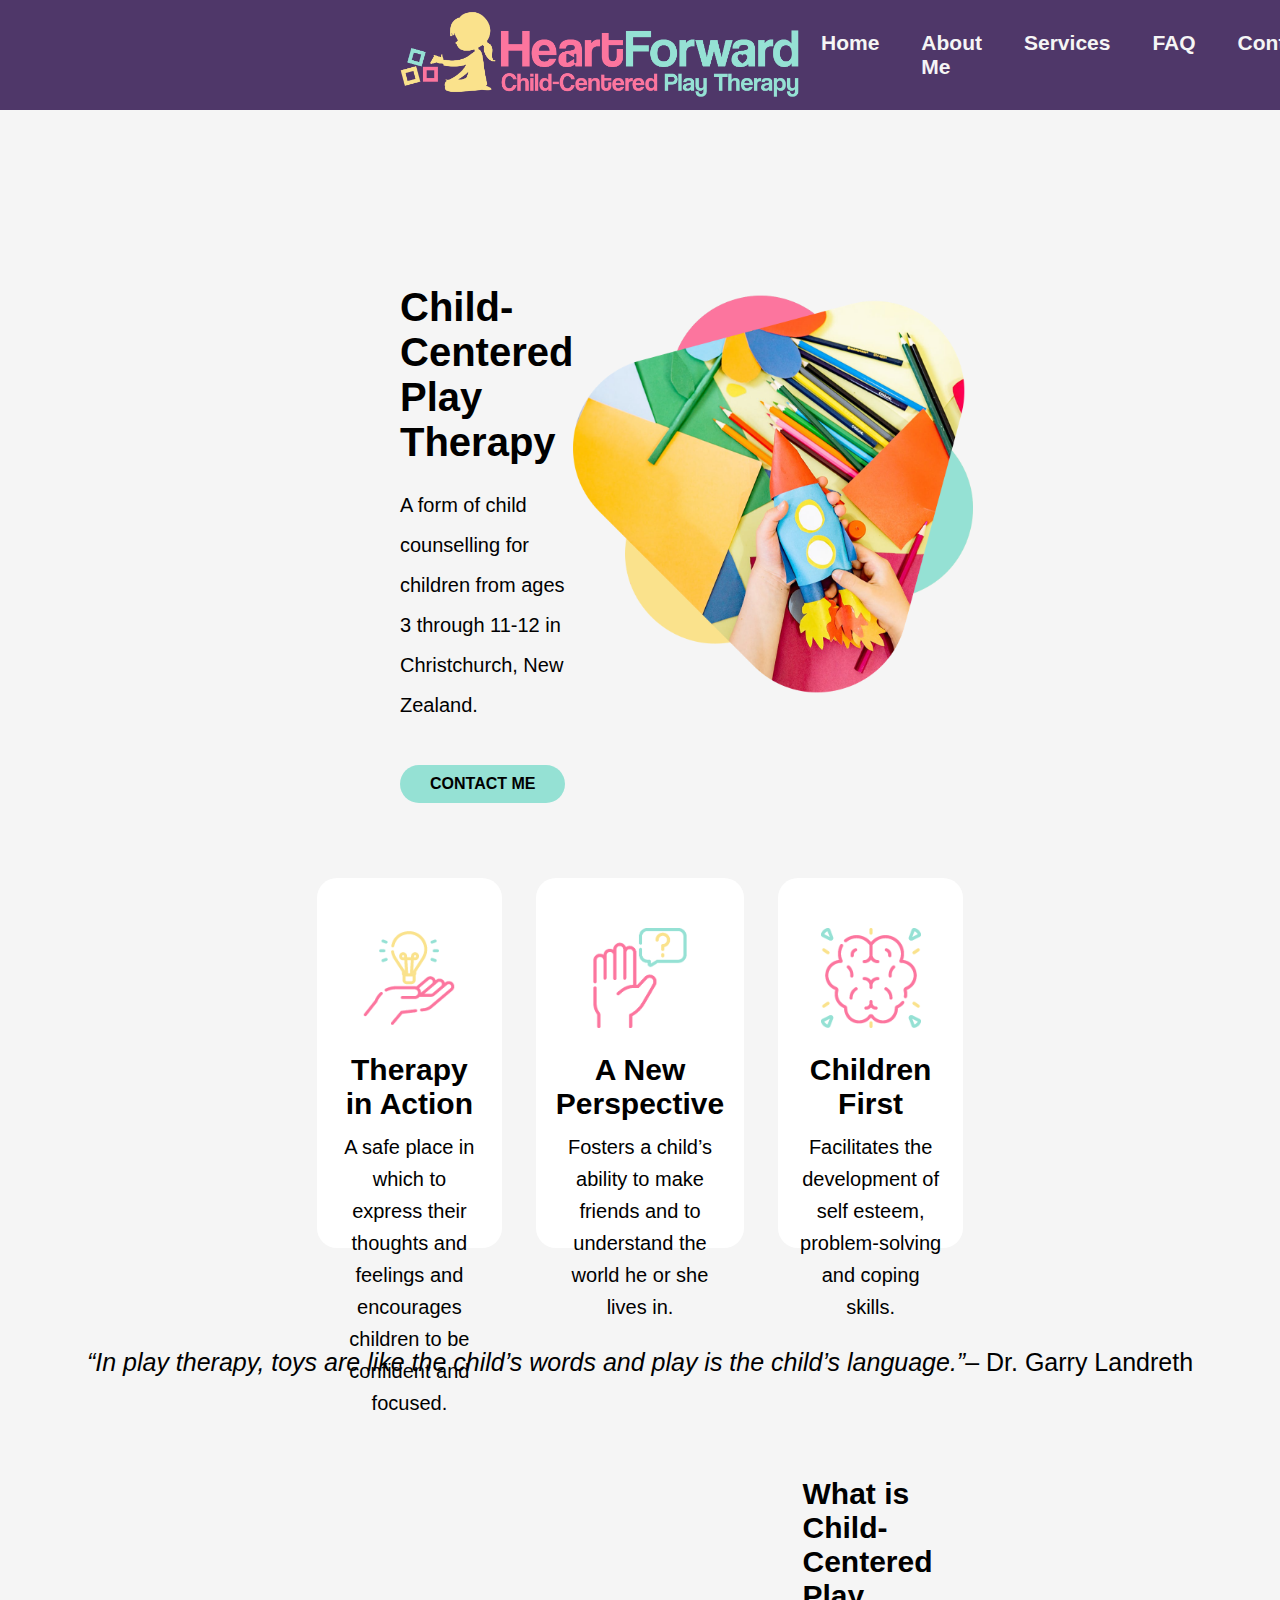
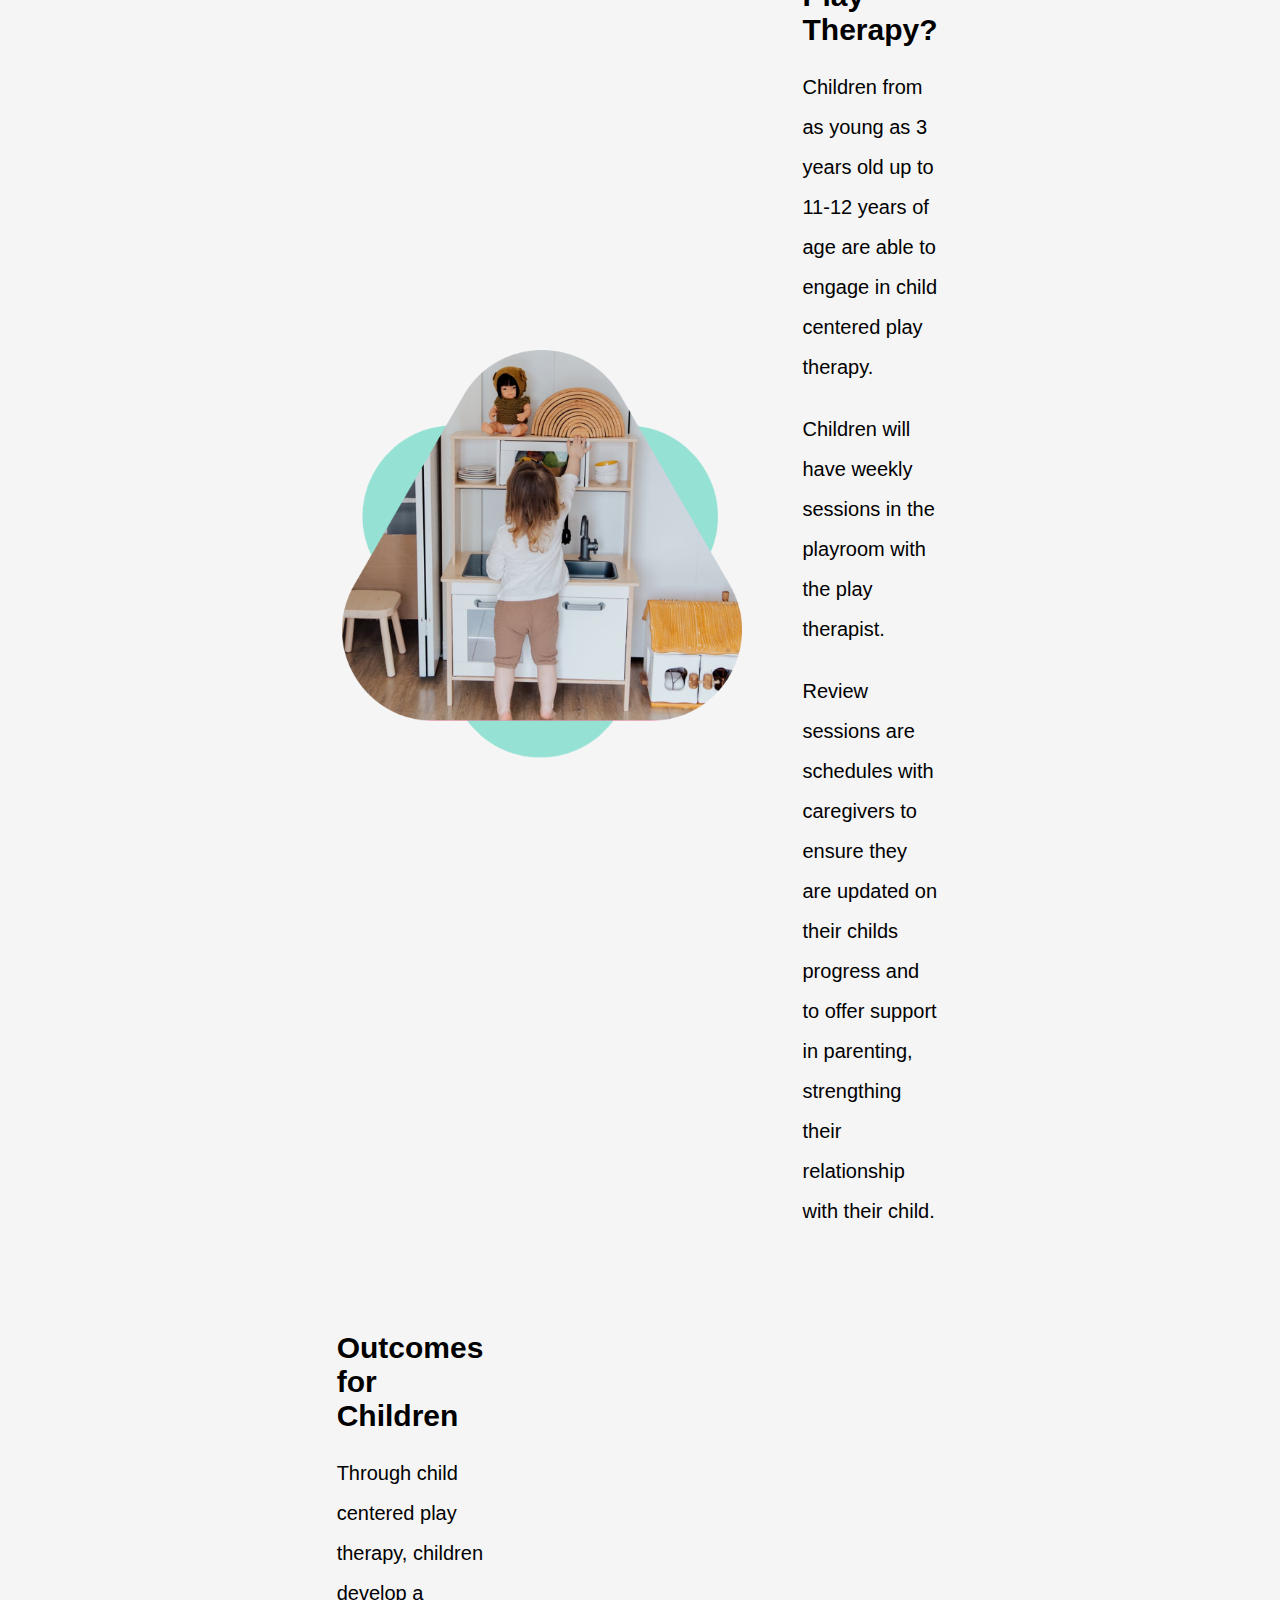
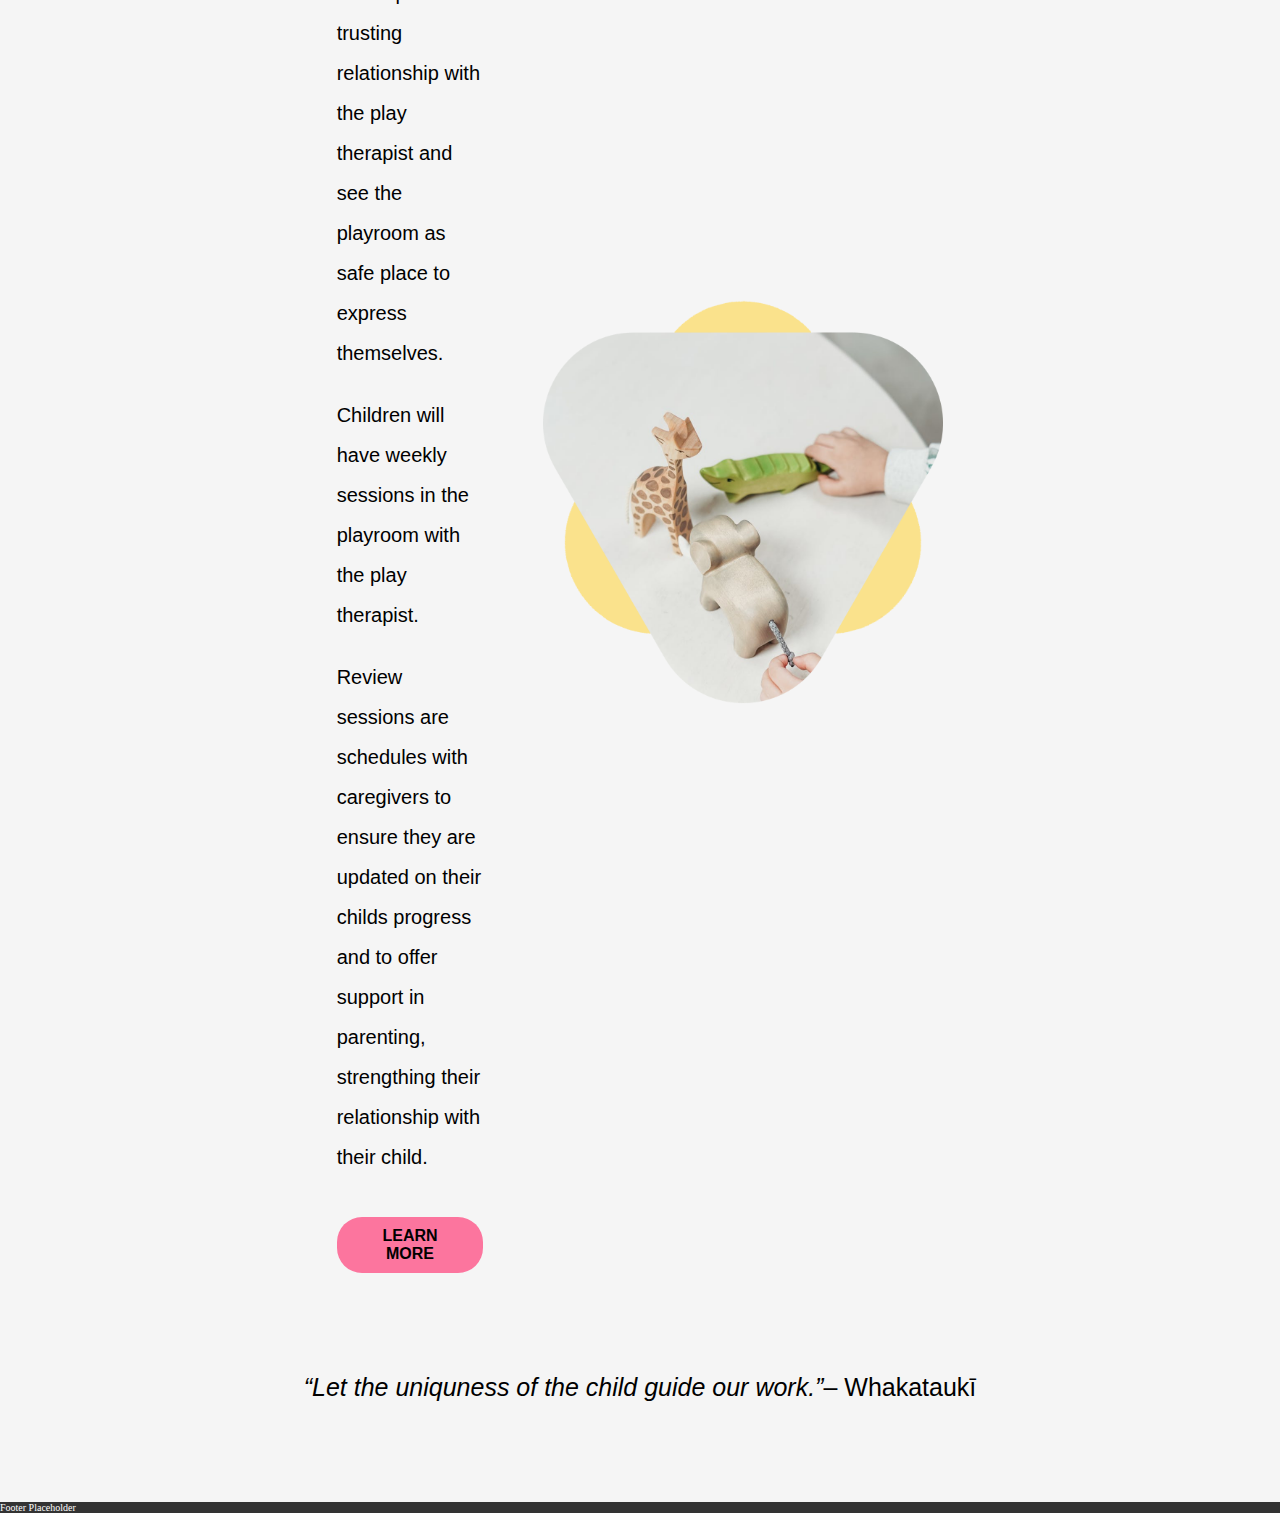
==== index.html @ 714bf1d5 "Add paragraphs and images to main." ====
<!doctype HTML>
<html>

    <head>
        <title>HeartForward</title>
        <link rel="stylesheet" href="style.css">
    </head>

    <body>
        <header>
            <div class="nav-bar">
                <img src="updatedlogo2.svg" alt="Heart Forward Logo" width="400px">
                <ul>
                    <li>Home</li>
                    <li>About Me</li>
                    <li>Services</li>
                    <li>FAQ</li>
                    <li>Contact</lil>
                </ul>
            </div>
        </header>

        <main>
            <div class="landing">
                <div class="landing-text">
                    <h1> Child-Centered Play Therapy</h1>
                    <p>A form of child counselling for children from ages 3 through 11-12 in Christchurch, New Zealand.</p>
                    <button type="button"><strong>CONTACT ME</strong></button> 
                </div>
                <img src="landingpage-icon-1.svg" alt="Heart Forward Logo" width="400px">
            </div>
            
            
            <div class="cards">
                <div class="card-1">
                    <div class="icon-1">
                        <img src="icon-1.svg" alt="Heart Forward Logo" width="100px">
                    </div>
                    <h2><strong>Therapy in Action</strong></h2>
                    <p>A safe place in which to express their thoughts and feelings and encourages children to be confident and focused.</p>
                </div>

                <div class="card-2">  
                    <div class="icon-2">                     
                        <img src="question-2.svg" alt="Heart Forward Logo" width="100px">
                    </div> 
                    <h2><strong>A New Perspective</strong></h2>
                    <p>Fosters a child’s ability to make friends and to understand the world he or she lives in.</p>
                </div>

                <div class="card-3">    
                    <div class="icon-2">                  
                        <img src="brain-3.svg" alt="Heart Forward Logo" width="100px">
                    </div>  
                    <h2><strong>Children First</strong></h2>
                    <p>Facilitates the development of self esteem, problem-solving and coping skills. </p>
                </div>
            </div>
            
            <div class="quote-1">
                <p><i>“In play therapy, toys are like the child’s words and play is the child’s language.”</i> – Dr. Garry Landreth</p>
            </div>

            <div class="content-1">
                <img src="triangle-img-2.svg" alt="Heart Forward Logo" width="400px">
                <div class="content-1-text">
                    <h2>What is Child-Centered Play Therapy?</h2>
                    <p>Children from as young as 3 years old up to 11-12 years of age are able to engage in child centered play therapy. </p>
                        <br>
                        <br>
                    <p>Children will have weekly sessions in the playroom with the play therapist.</p>
                        <br>
                        <br>
                    <p>Review sessions are schedules with caregivers to ensure they are updated on their childs progress and to offer support in parenting,
                        strengthing their relationship with their child.
                    </p>

                </div>
            </div>

            <div class="content-2">
                <div class="content-2-text">
                    <h2>Outcomes for Children</h2>
                    <p>Through child centered play therapy, children develop a trusting relationship with the play therapist and see the playroom as safe place 
                        to express themselves. </p>
                        <br>
                        <br>
                    <p>Children will have weekly sessions in the playroom with the play therapist.</p>
                        <br>
                        <br>
                    <p>Review sessions are schedules with caregivers to ensure they are updated on their childs progress and to offer support in parenting,
                        strengthing their relationship with their child.</p> 
                        <button type="button"><strong>LEARN MORE</strong></button>                 
                </div>
                <img src="triangle-img-3.svg" alt="Heart Forward Logo" width="400px">  
            </div>

            <div class="quote-2">
                <p><i>“Let the uniquness of the child guide our work.”</i> – Whakataukī</p>
            </div>

        </main>

        <footer>
            <div class="left-list">
                Footer Placeholder
            </div>
        </footer>
    </body>
</html>
---- style.css ----
* {
  box-sizing: border-box;
  margin: 0;
  padding: 0;
}

/* body {
  background-color: rgb(34, 34, 34);
} */

html {
  font-size: 62.5%;
}

.nav-bar {
    display: flex;
    flex-direction: row;
    justify-content: space-between;
    align-items: center;
    padding: 10px 400px 10px 400px;
    background-color: rgb(79, 55, 105);
}

.nav-bar ul {
    display: flex;
    list-style-type: none;
    font-family: Arial, Helvetica, sans-serif;
    font-size: 2.1em;
    font-weight: bold;
    color: rgb(245, 245, 245);
}

.nav-bar li {
  padding: 1em;
}

main {
  background-color:rgb(245, 245, 245);
}

.landing {
  display: flex;
  flex-direction: row;
  justify-content: space-between;
  padding: 75px 400px 0 400px;

}

.landing-text > h1 {
  font-family: Arial, Helvetica, sans-serif;
  font-size: 4rem;
  padding: 100px 0 0 0;
}

.landing-text > p {
  font-family: Arial, Helvetica, sans-serif;
  font-size: 2rem;
  line-height: 2em;
  padding: 20px 0 0 0;
}

.landing-text button {
  font-size: 1.6em;
  text-decoration: none;
  border: none;
  background-color: #95E1D4;
  padding: 10px 30px 10px 30px;
  margin: 40px 0 0 0;
  border-radius: 25px;
  font-family: Arial, Helvetica, sans-serif;
}

.cards {
  display: flex;
  justify-content: center;
  margin: -25px 300px 0 300px;
}

.cards > div {
  height: 350px;
  display: flex;
  flex-direction: column;
  font-family: Arial, Helvetica, sans-serif;
  font-size: 2em;
  text-align: center;
  width: 700px;
  background-color: white;
  margin: 100px 17px 100px 17px;
  border-radius: 20px;
  padding: 50px 20px 320px 20px;
}

.cards > div h2 {
  padding: 20px 0 10px 0;
}

.cards > div p {
  line-height: 1.6em;
}

.quote-1 p {
  display: flex;
  justify-content: center;
  font-size: 2.5em;
  font-family: Arial, Helvetica, sans-serif;
}

.content-1 {
  display: flex;
  flex-direction: row;
  justify-content: center;
  margin: 100px 0 0 0;
  padding: 0 400px 100px 400px;
}

.content-1-text {
  font-family: Arial, Helvetica, sans-serif;
  padding: 0 0 0 60px;
}

.content-1-text h2 {
  font-size: 3em;
  padding: 0 0 20px 0;
}

.content-1-text p {
  font-size: 2rem;
  line-height: 2em;
}

.content-2 {
  display: flex;
  flex-direction: row;
  justify-content: center;
  margin: 0px 0 0 0;
  padding: 0 400px 100px 400px;
}

.content-2-text {
  font-family: Arial, Helvetica, sans-serif;
  padding: 0 60px 0 0px;
}

.content-2-text h2 {
  font-size: 3em;
  padding: 0 0 20px 0;
}

.content-2-text p {
  font-size: 2rem;
  line-height: 2em;
}

.content-2-text button {
  font-size: 1.6em;
  text-decoration: none;
  border: none;
  background-color: #FC759E;
  padding: 10px 30px 10px 30px;
  margin: 40px 0 0 0;
  border-radius: 25px;
  font-family: Arial, Helvetica, sans-serif;
}

.quote-2 {
  padding: 0 0 100px 0;
}

.quote-2 p {
  display: flex;
  justify-content: center;
  font-size: 2.5em;
  font-family: Arial, Helvetica, sans-serif;
}

Footer {
  background-color: rgb(51, 51, 51);
  color: white;
}
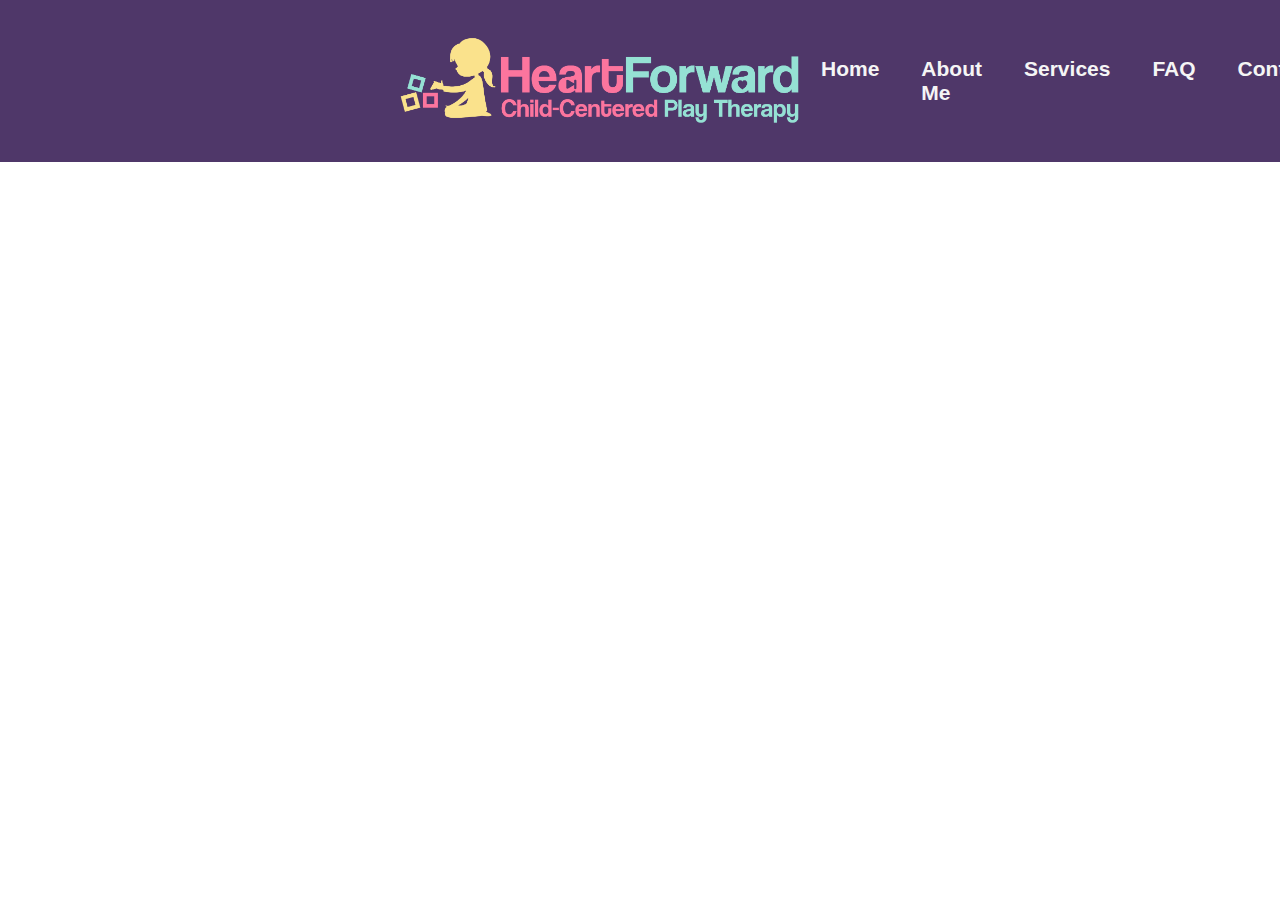
==== commit 4158428b: "Add content to landing page." ====
--- a/index.html
+++ b/index.html
@@ -1,7 +1,11 @@
-<!doctype HTML>
-<html>
 
+
+<!DOCTYPE html>
+<html Lang="en">
     <head>
+        <meta charset="UTF-8">
+        <meta name="viewport" content="width=device-width, initial-scale=1.0">
+        <meta http-equiv="X-UA-Compatible" content="ie=edge">
         <title>HeartForward</title>
         <link rel="stylesheet" href="style.css">
     </head>
@@ -9,8 +13,13 @@
     <body>
         <header>
             <div class="nav-bar">
-                <img src="updatedlogo2.svg" alt="Heart Forward Logo" width="400px">
+                <img src="logo.svg" alt="Heart Forward Logo" width="400px">
                 <ul>
+                    <!-- <li><a href="index.html">Home</a></li>
+                    <li><a href="index.html">About Me</a></li>
+                    <li><a href="index.html">Services</a></li>
+                    <li><a href="index.html">FAQ</a></li>
+                    <li><a href="index.html">Contact</a></li> -->
                     <li>Home</li>
                     <li>About Me</li>
                     <li>Services</li>
@@ -19,7 +28,7 @@
                 </ul>
             </div>
         </header>
-
+<!-- 
         <main>
             <div class="landing">
                 <div class="landing-text">
@@ -87,12 +96,12 @@
                         <br>
                     <p>Children will have weekly sessions in the playroom with the play therapist.</p>
                         <br>
-                        <br>
-                    <p>Review sessions are schedules with caregivers to ensure they are updated on their childs progress and to offer support in parenting,
+                        <br> -->
+                    <!-- <p>Review sessions are schedules with caregivers to ensure they are updated on their childs progress and to offer support in parenting,
                         strengthing their relationship with their child.</p> 
                         <button type="button"><strong>LEARN MORE</strong></button>                 
                 </div>
-                <img src="triangle-img-3.svg" alt="Heart Forward Logo" width="400px">  
+                <img src="triangle-img-3.svg" alt="ss" width="400px">  
             </div>
 
             <div class="quote-2">
@@ -105,6 +114,6 @@
             <div class="left-list">
                 Footer Placeholder
             </div>
-        </footer>
+        </footer> -->
     </body>
 </html>--- a/style.css
+++ b/style.css
@@ -1,7 +1,7 @@
 * {
   box-sizing: border-box;
-  margin: 0;
-  padding: 0;
+  margin: 0px;
+  padding: 0px;
 }
 
 /* body {
@@ -14,11 +14,11 @@
 
 .nav-bar {
     display: flex;
-    flex-direction: row;
     justify-content: space-between;
     align-items: center;
     padding: 10px 400px 10px 400px;
     background-color: rgb(79, 55, 105);
+    min-height: 18vh;
 }
 
 .nav-bar ul {
@@ -32,8 +32,10 @@
 
 .nav-bar li {
   padding: 1em;
+  text-decoration: none;
 }
 
+/* 
 main {
   background-color:rgb(245, 245, 245);
 }
@@ -176,4 +178,4 @@
 Footer {
   background-color: rgb(51, 51, 51);
   color: white;
-}+} */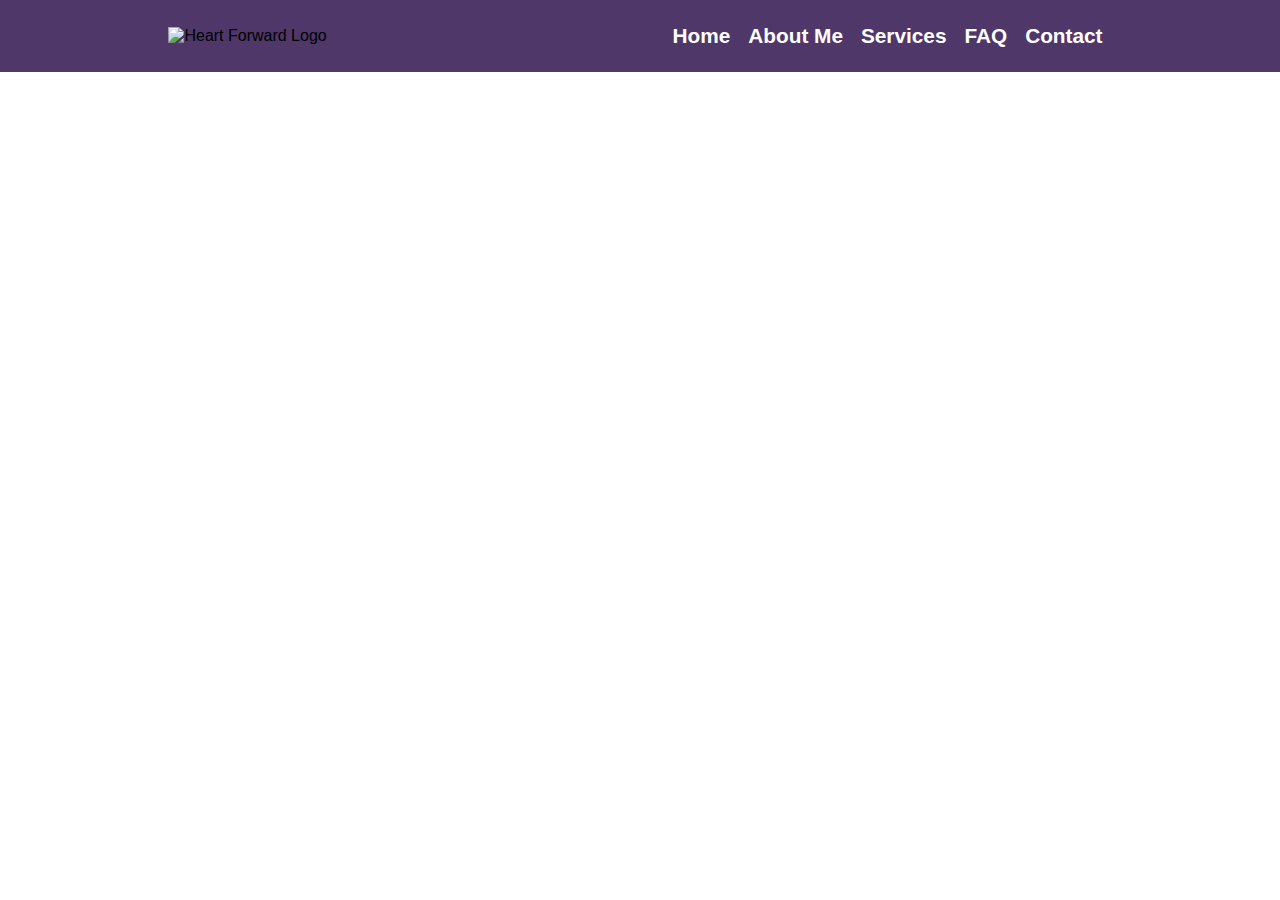
==== commit c1e34dfb: "Change src to srcset." ====
--- a/index.html
+++ b/index.html
@@ -11,23 +11,34 @@
     </head>
 
     <body>
-        <header>
-            <div class="nav-bar">
-                <img src="logo.svg" alt="Heart Forward Logo" width="400px">
-                <ul>
-                    <!-- <li><a href="index.html">Home</a></li>
-                    <li><a href="index.html">About Me</a></li>
-                    <li><a href="index.html">Services</a></li>
-                    <li><a href="index.html">FAQ</a></li>
-                    <li><a href="index.html">Contact</a></li> -->
-                    <li>Home</li>
-                    <li>About Me</li>
-                    <li>Services</li>
-                    <li>FAQ</li>
-                    <li>Contact</lil>
-                </ul>
+        <nav>
+            <div class="logo">
+                <img srcset="./logopng.png" alt="Heart Forward Logo">
             </div>
-        </header>
+            <ul class="nav-links">
+                <li>
+                    <a href="index.html">Home</a>
+                </li>
+                <li>
+                    <a href="index.html">About Me</a>
+                </li>
+                <li>
+                    <a href="index.html">Services</a>
+                </li>
+                <li>
+                    <a href="index.html">FAQ</a>
+                </li>
+                <li>
+                    <a href="index.html">Contact</a>
+                </li>
+            </ul>
+            
+            <div class="burger">
+                <div class="line1"></div>
+                <div class="line2"></div>
+                <div class="line3"></div>
+            </div>
+        </nav>
 <!-- 
         <main>
             <div class="landing">
--- a/style.css
+++ b/style.css
@@ -8,32 +8,84 @@
   background-color: rgb(34, 34, 34);
 } */
 
-html {
+/* html {
   font-size: 62.5%;
-}
-
-.nav-bar {
+} */
+
+nav {
     display: flex;
-    justify-content: space-between;
+    justify-content: space-around;
     align-items: center;
-    padding: 10px 400px 10px 400px;
+    min-height: 8vh;
+
     background-color: rgb(79, 55, 105);
-    min-height: 18vh;
-}
-
-.nav-bar ul {
+    font-family: Arial, Helvetica, sans-serif;
+    /* font-size: 2.1em;
+    font-weight: bold; */
+    padding: 10px 0 10px 0;
+
+}
+
+.logo img{
+  width: 375px;
+}
+
+.nav-links {
+  display: flex;
+  justify-content: space-around;
+  width: 35%;
+  list-style: none;
+}
+
+
+.nav-links a {
+  text-decoration: none;
+  color: white;
+  font-weight: bold;
+  font-size: 1.3em;
+} 
+
+.burger {
+  display: none;
+}
+
+.burger div{
+  width: 25px;
+  height: 2px;
+  background-color: white;
+  margin: 5px;
+}
+
+@media screen and (max-width: 1024px) {
+  .nav-links {
+    display: flex;
+    justify-content: space-around;
+    width: 65%;
+    list-style: none;
+  }
+}
+
+@media screen and (max-width: 768px) {
+  body {
+    display: none;
+  }
+}
+
+/* .nav-bar ul {
     display: flex;
     list-style-type: none;
     font-family: Arial, Helvetica, sans-serif;
     font-size: 2.1em;
     font-weight: bold;
     color: rgb(245, 245, 245);
-}
-
-.nav-bar li {
+
+} */
+
+/* .nav-bar li {
   padding: 1em;
   text-decoration: none;
-}
+  list-style: none;
+} */
 
 /* 
 main {
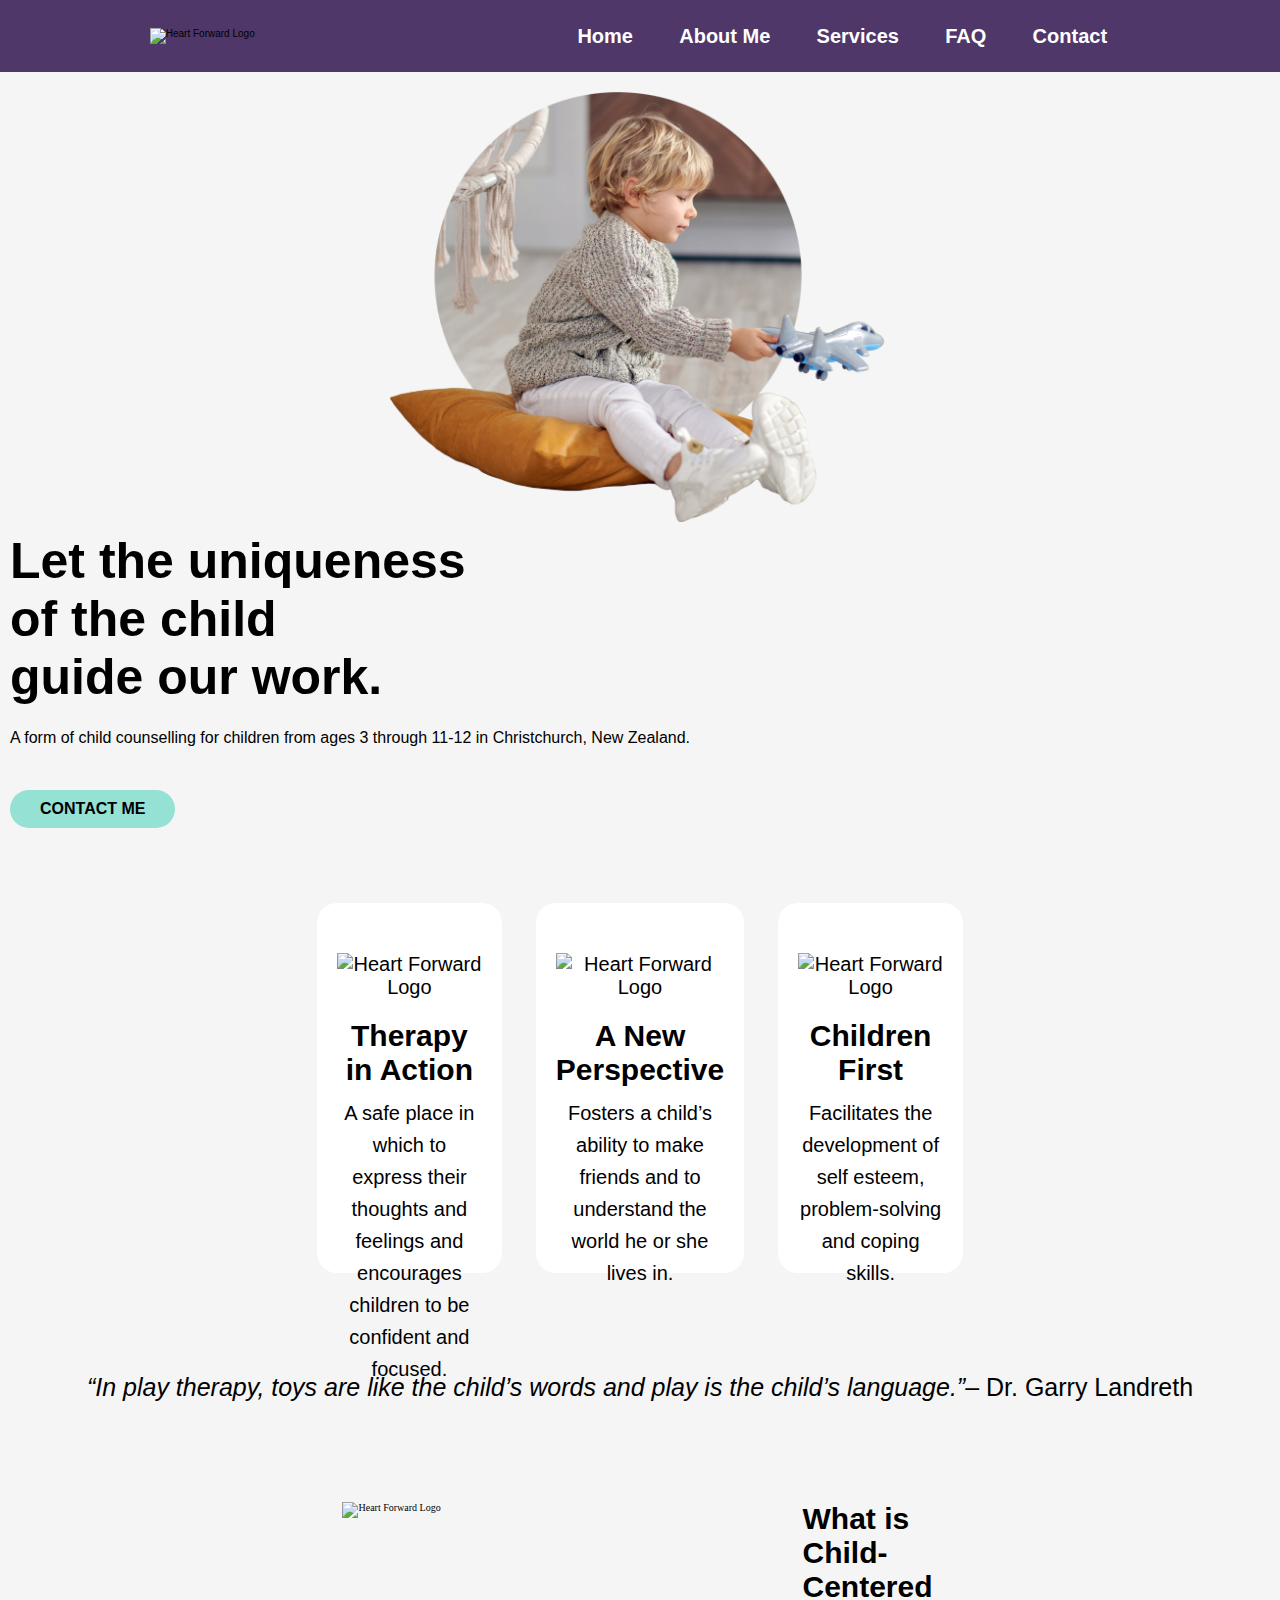
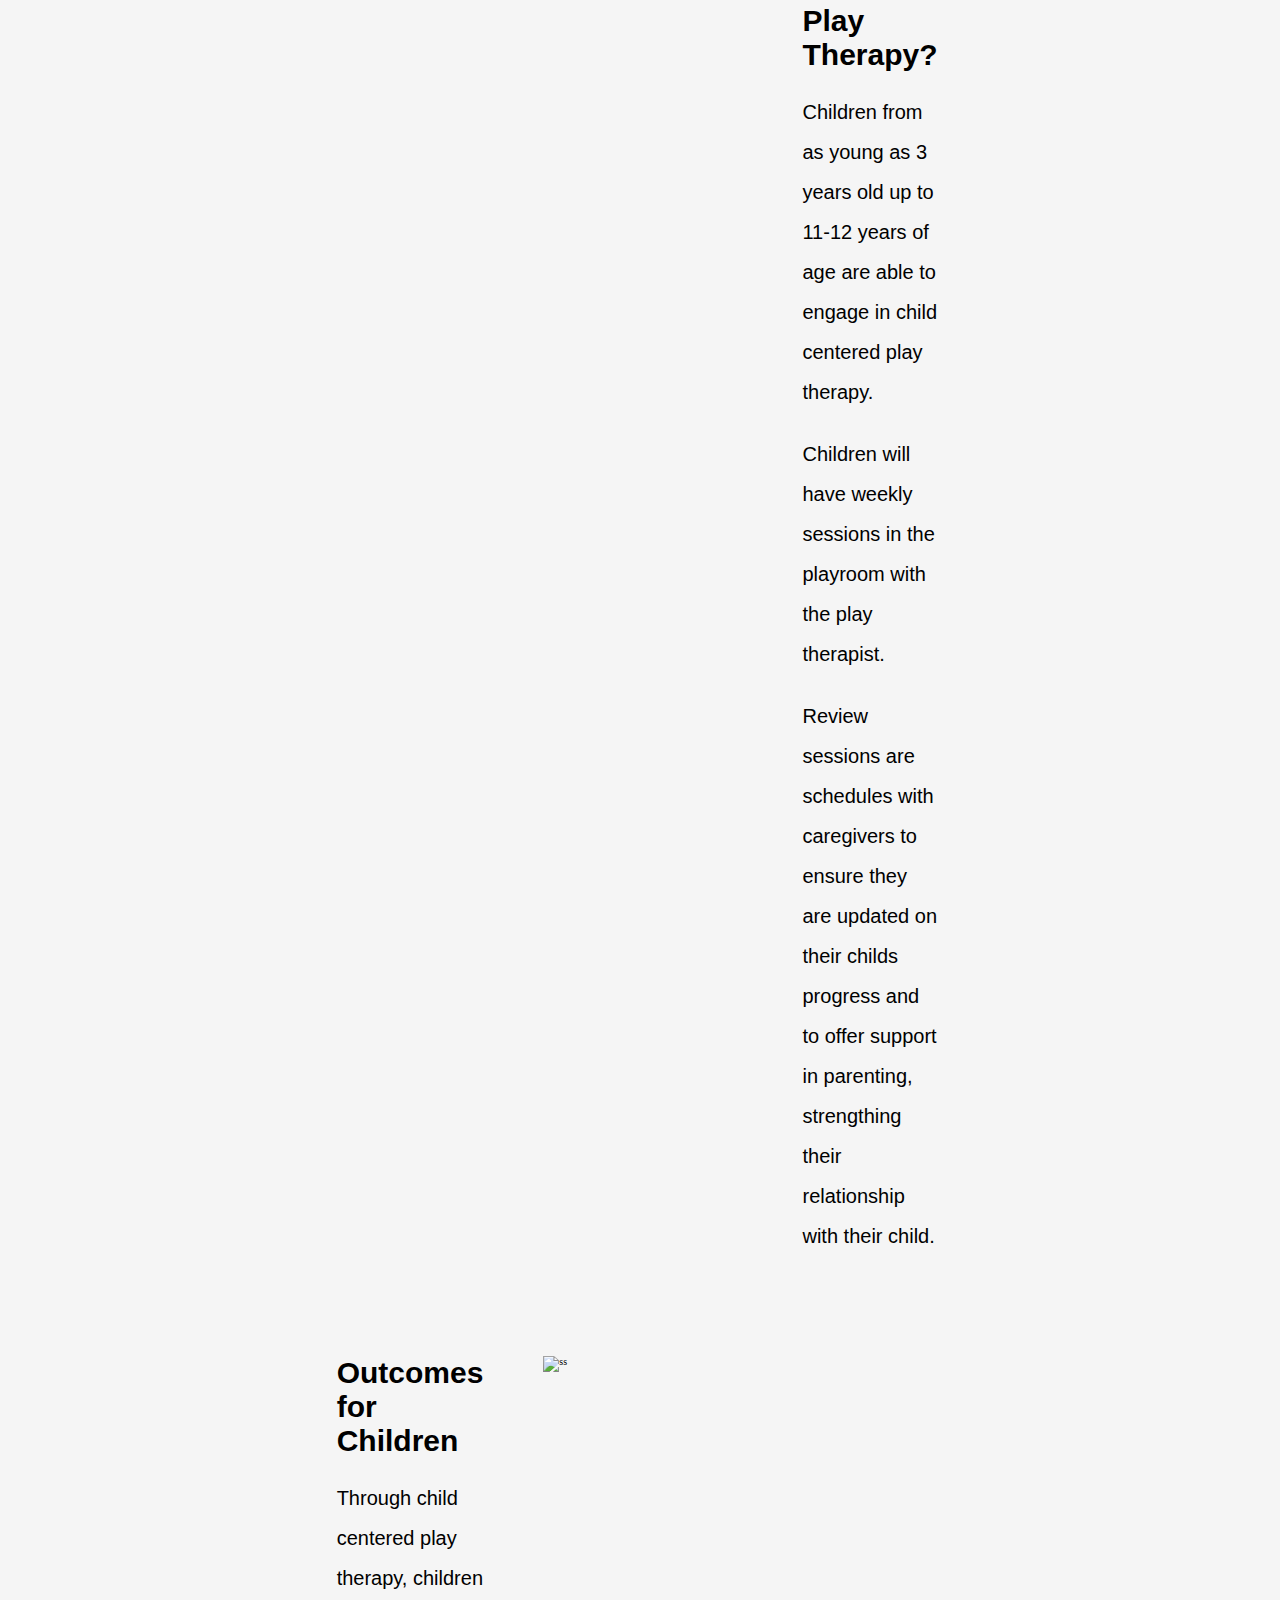
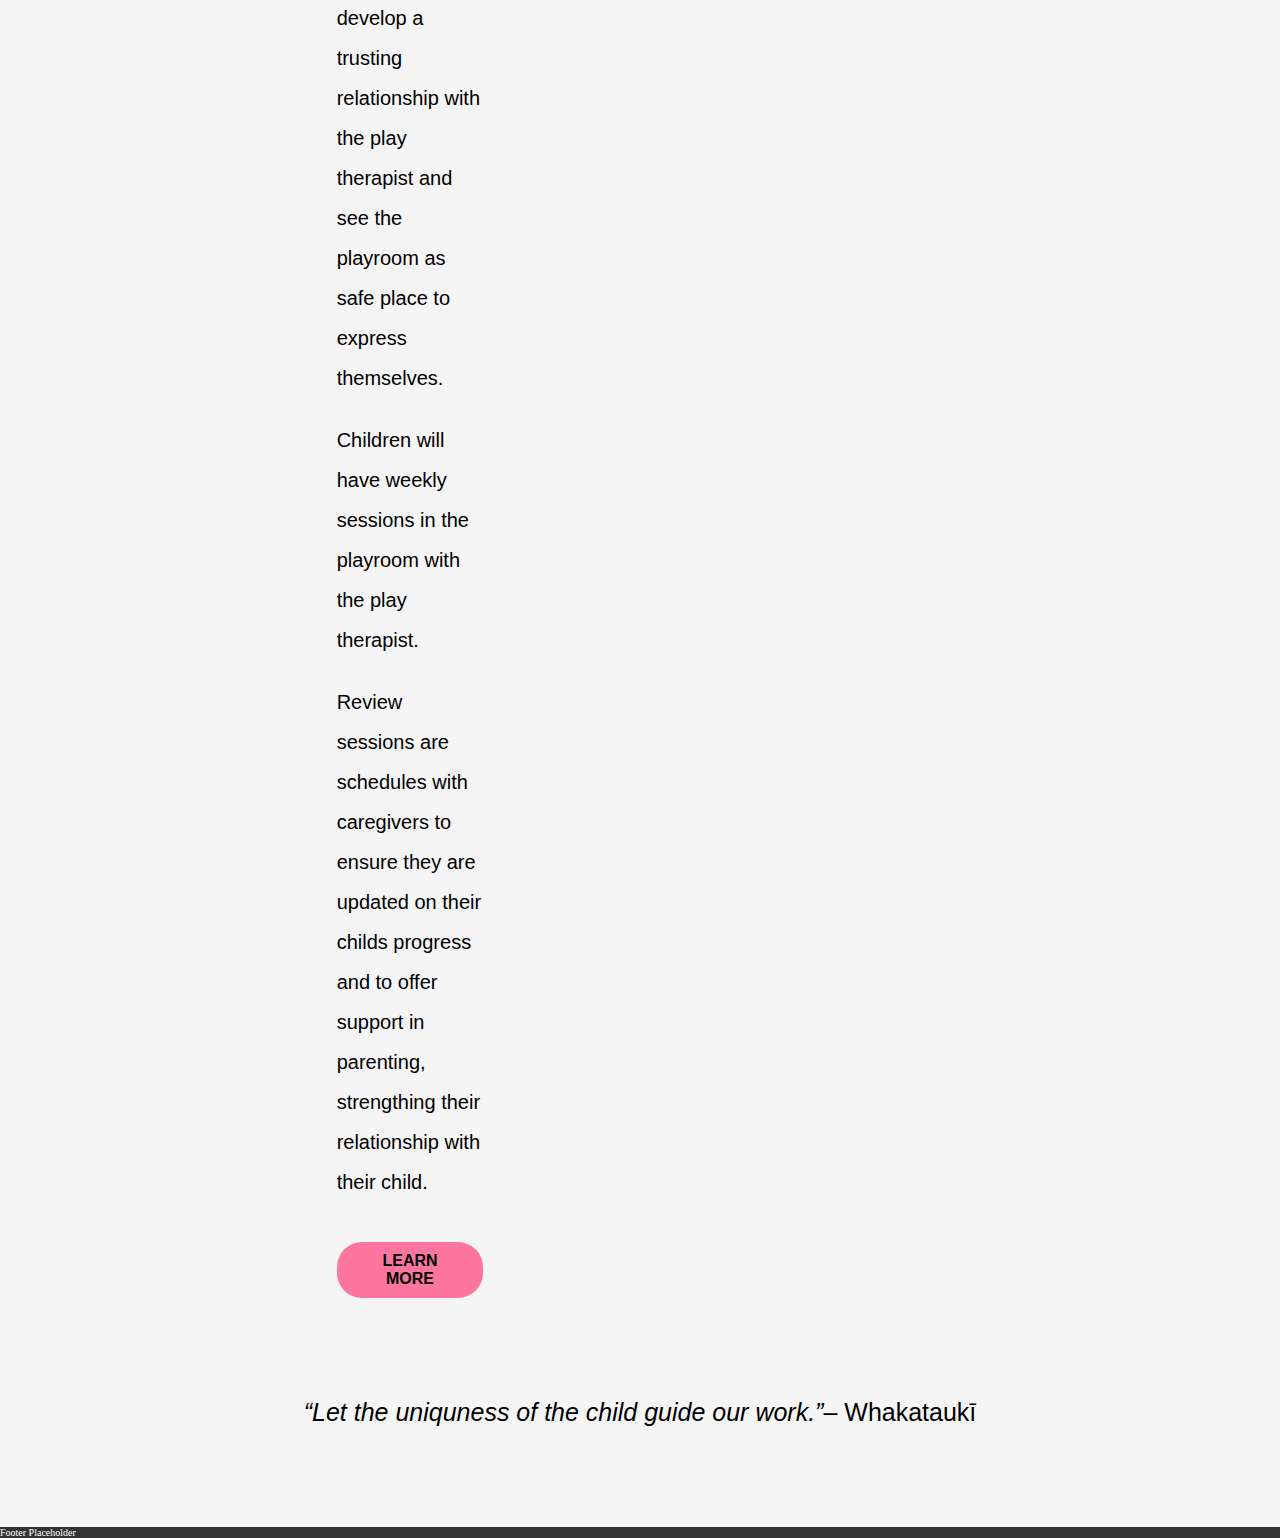
==== commit bf883afe: "Change landing page image." ====
--- a/index.html
+++ b/index.html
@@ -1,7 +1,5 @@
-
-
 <!DOCTYPE html>
-<html Lang="en">
+<html lang="en-nz">
     <head>
         <meta charset="UTF-8">
         <meta name="viewport" content="width=device-width, initial-scale=1.0">
@@ -13,7 +11,7 @@
     <body>
         <nav>
             <div class="logo">
-                <img srcset="./logopng.png" alt="Heart Forward Logo">
+                <img srcset="images/lastry.png" alt="Heart Forward Logo">
             </div>
             <ul class="nav-links">
                 <li>
@@ -39,22 +37,26 @@
                 <div class="line3"></div>
             </div>
         </nav>
-<!-- 
+
         <main>
-            <div class="landing">
-                <div class="landing-text">
-                    <h1> Child-Centered Play Therapy</h1>
+            <div class="landing-container">
+                <div class="landing-content ">
+                    <h1>Let the uniqueness<br>
+                        of the child<br>
+                        guide our work.</h1>
                     <p>A form of child counselling for children from ages 3 through 11-12 in Christchurch, New Zealand.</p>
                     <button type="button"><strong>CONTACT ME</strong></button> 
                 </div>
-                <img src="landingpage-icon-1.svg" alt="Heart Forward Logo" width="400px">
+                <div class="landing-imgBx">
+                    <img src="images/boy-plane.png" alt="Heart Forward Logo" width="500px">
+                </div>
             </div>
             
-            
+       
             <div class="cards">
                 <div class="card-1">
                     <div class="icon-1">
-                        <img src="icon-1.svg" alt="Heart Forward Logo" width="100px">
+                        <img src="images/icon-1.png" alt="Heart Forward Logo" width="100px">
                     </div>
                     <h2><strong>Therapy in Action</strong></h2>
                     <p>A safe place in which to express their thoughts and feelings and encourages children to be confident and focused.</p>
@@ -62,7 +64,7 @@
 
                 <div class="card-2">  
                     <div class="icon-2">                     
-                        <img src="question-2.svg" alt="Heart Forward Logo" width="100px">
+                        <img src="images/question-2.png" alt="Heart Forward Logo" width="100px">
                     </div> 
                     <h2><strong>A New Perspective</strong></h2>
                     <p>Fosters a child’s ability to make friends and to understand the world he or she lives in.</p>
@@ -70,7 +72,7 @@
 
                 <div class="card-3">    
                     <div class="icon-2">                  
-                        <img src="brain-3.svg" alt="Heart Forward Logo" width="100px">
+                        <img src="images/brain-3.png" alt="Heart Forward Logo" width="100px">
                     </div>  
                     <h2><strong>Children First</strong></h2>
                     <p>Facilitates the development of self esteem, problem-solving and coping skills. </p>
@@ -82,7 +84,7 @@
             </div>
 
             <div class="content-1">
-                <img src="triangle-img-2.svg" alt="Heart Forward Logo" width="400px">
+                <img src="images\triangle-2.png" alt="Heart Forward Logo" height="400px" width="400px">
                 <div class="content-1-text">
                     <h2>What is Child-Centered Play Therapy?</h2>
                     <p>Children from as young as 3 years old up to 11-12 years of age are able to engage in child centered play therapy. </p>
@@ -107,12 +109,12 @@
                         <br>
                     <p>Children will have weekly sessions in the playroom with the play therapist.</p>
                         <br>
-                        <br> -->
-                    <!-- <p>Review sessions are schedules with caregivers to ensure they are updated on their childs progress and to offer support in parenting,
+                        <br> 
+                             <p>Review sessions are schedules with caregivers to ensure they are updated on their childs progress and to offer support in parenting,
                         strengthing their relationship with their child.</p> 
                         <button type="button"><strong>LEARN MORE</strong></button>                 
                 </div>
-                <img src="triangle-img-3.svg" alt="ss" width="400px">  
+                <img src="images\triangle-3.png" alt="ss" height="400px" width="400px">  
             </div>
 
             <div class="quote-2">
@@ -125,6 +127,6 @@
             <div class="left-list">
                 Footer Placeholder
             </div>
-        </footer> -->
+        </footer> 
     </body>
 </html>--- a/style.css
+++ b/style.css
@@ -4,126 +4,194 @@
   padding: 0px;
 }
 
-/* body {
-  background-color: rgb(34, 34, 34);
-} */
-
-/* html {
+html {
   font-size: 62.5%;
-} */
-
+}
+
+/* NAVIGATION */
 nav {
-    display: flex;
-    justify-content: space-around;
-    align-items: center;
-    min-height: 8vh;
-
-    background-color: rgb(79, 55, 105);
-    font-family: Arial, Helvetica, sans-serif;
-    /* font-size: 2.1em;
-    font-weight: bold; */
-    padding: 10px 0 10px 0;
-
-}
-
-.logo img{
-  width: 375px;
+  display: flex;
+  justify-content: space-around;
+  align-items: center;
+  min-height: 8vh;
+  background-color: rgb(79, 55, 105);
+  font-family: Arial, Helvetica, sans-serif;
+  padding: 5px 0 5px 0;
+}
+
+.logo img {
+  image-rendering: optimizeSpeed; /*                     */
+  image-rendering: -moz-crisp-edges; /* Firefox             */
+  image-rendering: -o-crisp-edges; /* Opera               */
+  image-rendering: -webkit-optimize-contrast; /* Chrome (and Safari) */
+  image-rendering: pixelated; /* Chrome as of 2019   */
+  image-rendering: optimize-contrast; /* CSS3 Proposed       */
+  -ms-interpolation-mode: nearest-neighbor; /* IE8+                */
 }
 
 .nav-links {
   display: flex;
   justify-content: space-around;
-  width: 35%;
+  width: 30%;
   list-style: none;
 }
-
 
 .nav-links a {
   text-decoration: none;
   color: white;
   font-weight: bold;
-  font-size: 1.3em;
-} 
+  font-size: 2em;
+}
 
 .burger {
   display: none;
-}
-
-.burger div{
+  cursor: pointer;
+}
+
+.burger div {
   width: 25px;
   height: 2px;
   background-color: white;
   margin: 5px;
 }
 
-@media screen and (max-width: 1024px) {
+.nav-active {
+  transform: translateX(0%);
+}
+
+@media screen and (max-width: 1750px) {
   .nav-links {
     display: flex;
     justify-content: space-around;
-    width: 65%;
+    width: 35%;
     list-style: none;
   }
 }
 
-@media screen and (max-width: 768px) {
+@media screen and (max-width: 1500px) {
+  .nav-links {
+    display: flex;
+    justify-content: space-around;
+    width: 45%;
+    list-style: none;
+  }
+}
+
+@media screen and (max-width: 1200px) {
+  .nav-links {
+    display: flex;
+    justify-content: space-around;
+    width: 55%;
+    list-style: none;
+  }
+}
+
+@media screen and (max-width: 1000px) {
   body {
-    display: none;
-  }
-}
-
-/* .nav-bar ul {
-    display: flex;
-    list-style-type: none;
-    font-family: Arial, Helvetica, sans-serif;
-    font-size: 2.1em;
-    font-weight: bold;
-    color: rgb(245, 245, 245);
-
-} */
-
-/* .nav-bar li {
-  padding: 1em;
-  text-decoration: none;
-  list-style: none;
-} */
-
-/* 
+    overflow-x: hidden;
+  }
+
+  .nav-links {
+    position: absolute;
+    right: 0px;
+    height: 92vh;
+    top: 8vh;
+    background-color: rgb(79, 55, 105);
+    display: flex;
+    flex-direction: column;
+    align-items: center;
+    width: 50%;
+    transform: translateX(100%);
+  }
+
+  .nav-links li {
+    opacity: 0;
+  }
+
+  .burger {
+    display: block;
+  }
+}
+
+/* MAIN */
 main {
-  background-color:rgb(245, 245, 245);
-}
-
-.landing {
+  background-color: rgb(245, 245, 245);
+}
+
+.landing-container {
   display: flex;
   flex-direction: row;
-  justify-content: space-between;
+  justify-content: space-around;
   padding: 75px 400px 0 400px;
-
-}
-
-.landing-text > h1 {
-  font-family: Arial, Helvetica, sans-serif;
-  font-size: 4rem;
-  padding: 100px 0 0 0;
-}
-
-.landing-text > p {
-  font-family: Arial, Helvetica, sans-serif;
-  font-size: 2rem;
+}
+
+.landing-content > h1 {
+  font-family: Arial, Helvetica, sans-serif;
+  font-size: 5em;
+}
+
+.landing-content > p {
+  font-family: Arial, Helvetica, sans-serif;
+  font-size: 2em;
   line-height: 2em;
   padding: 20px 0 0 0;
 }
 
-.landing-text button {
+.landing-content button {
   font-size: 1.6em;
   text-decoration: none;
   border: none;
-  background-color: #95E1D4;
+  background-color: #95e1d4;
   padding: 10px 30px 10px 30px;
   margin: 40px 0 0 0;
   border-radius: 25px;
   font-family: Arial, Helvetica, sans-serif;
 }
 
+@media screen and (max-width: 1700px) {
+  .landing-container {
+    flex-direction: column-reverse;
+  }
+
+  .landing-imgBx {
+    display: flex;
+    justify-content: center;
+    flex-wrap: wrap;
+  }
+}
+
+@media screen and (max-width: 1500px) {
+  .landing-container {
+    flex-direction: column-reverse;
+    padding: 0 0 0 0;
+  }
+
+  .landing-content {
+    flex: display;
+    justify-content: space-around;
+    padding: 0 10px 0 10px;
+  }
+
+  .landing-content > h1 {
+    padding: 10px 0 0 0;
+  }
+
+  .landing-content > p {
+    font-family: Arial, Helvetica, sans-serif;
+    font-size: 1.6rem;
+    line-height: 1.5em;
+    padding: 20px 0 0 0;
+  }
+
+  .landing-imgBx {
+    display: flex;
+    justify-content: center;
+    flex-wrap: wrap;
+    padding: 20px 0 0 0;
+  }
+}
+
+/* SECTION */
 .cards {
   display: flex;
   justify-content: center;
@@ -209,7 +277,7 @@
   font-size: 1.6em;
   text-decoration: none;
   border: none;
-  background-color: #FC759E;
+  background-color: #fc759e;
   padding: 10px 30px 10px 30px;
   margin: 40px 0 0 0;
   border-radius: 25px;
@@ -230,4 +298,4 @@
 Footer {
   background-color: rgb(51, 51, 51);
   color: white;
-} */+}
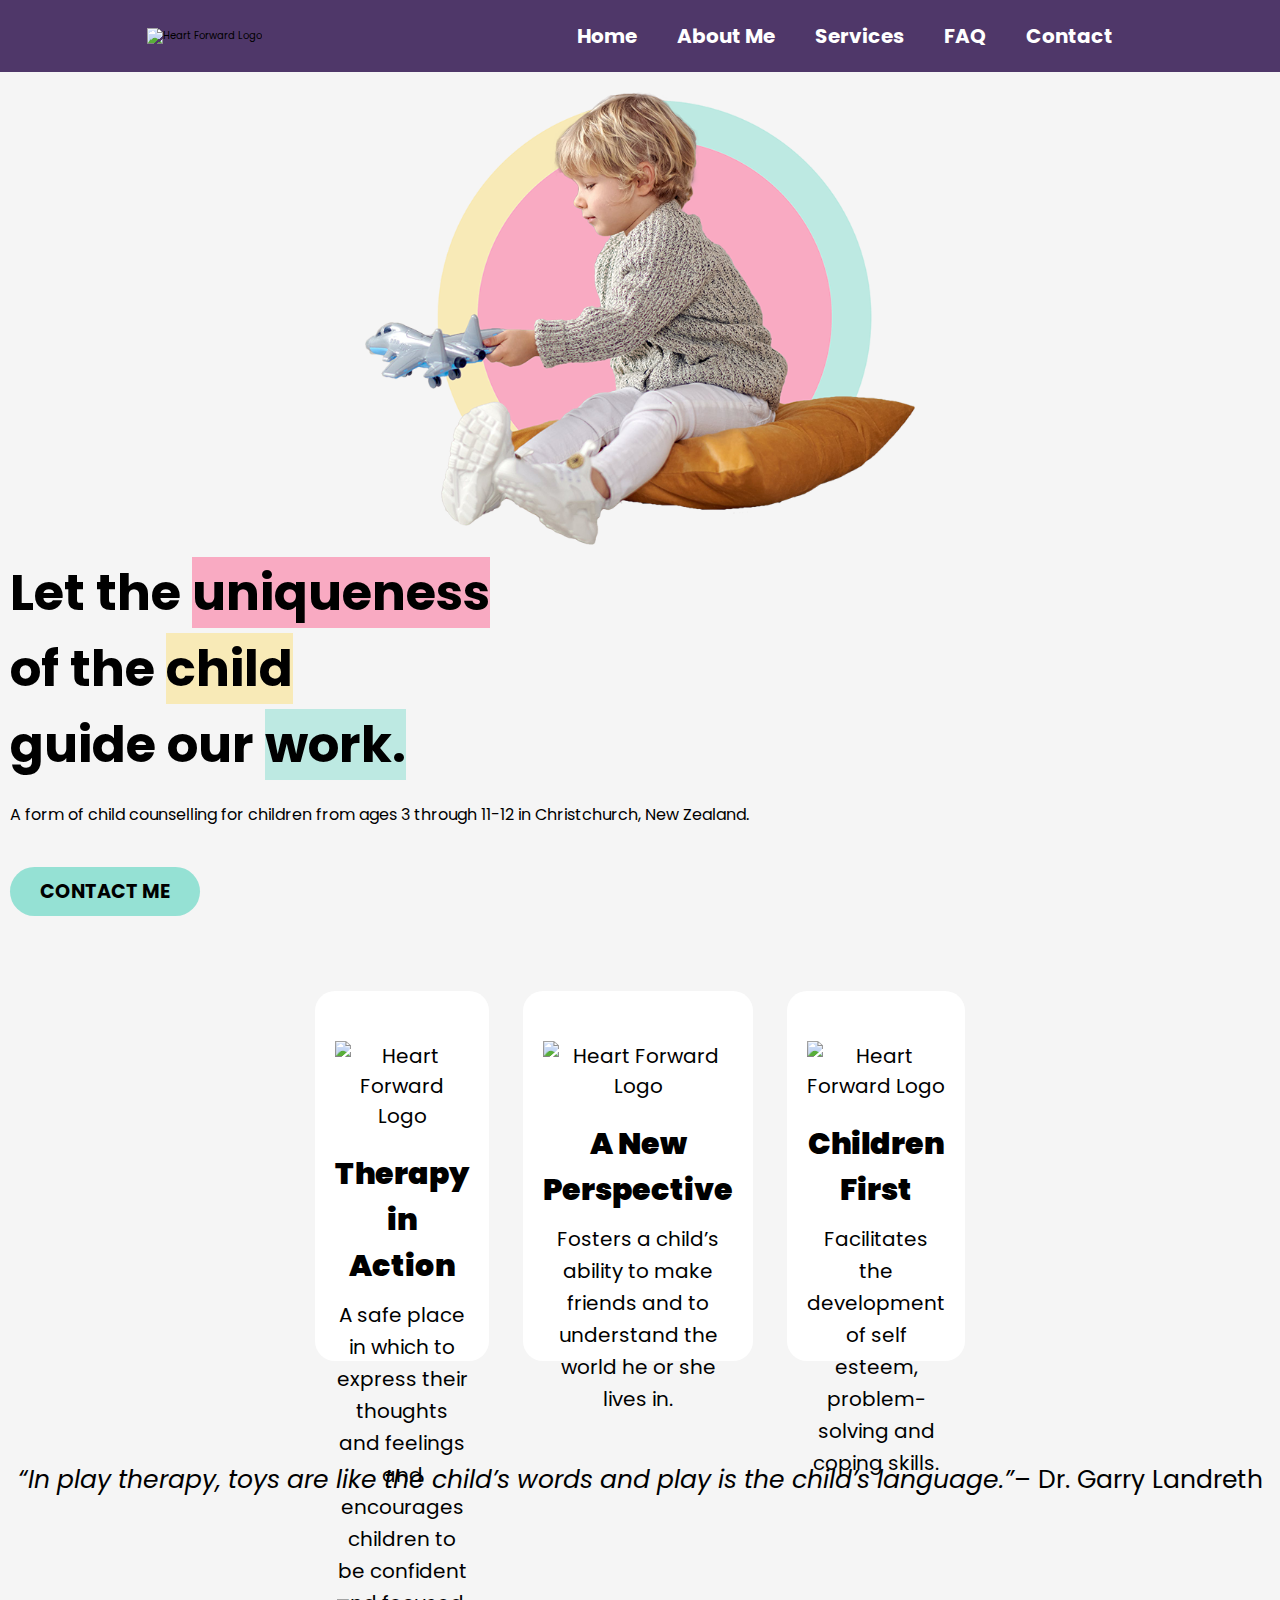
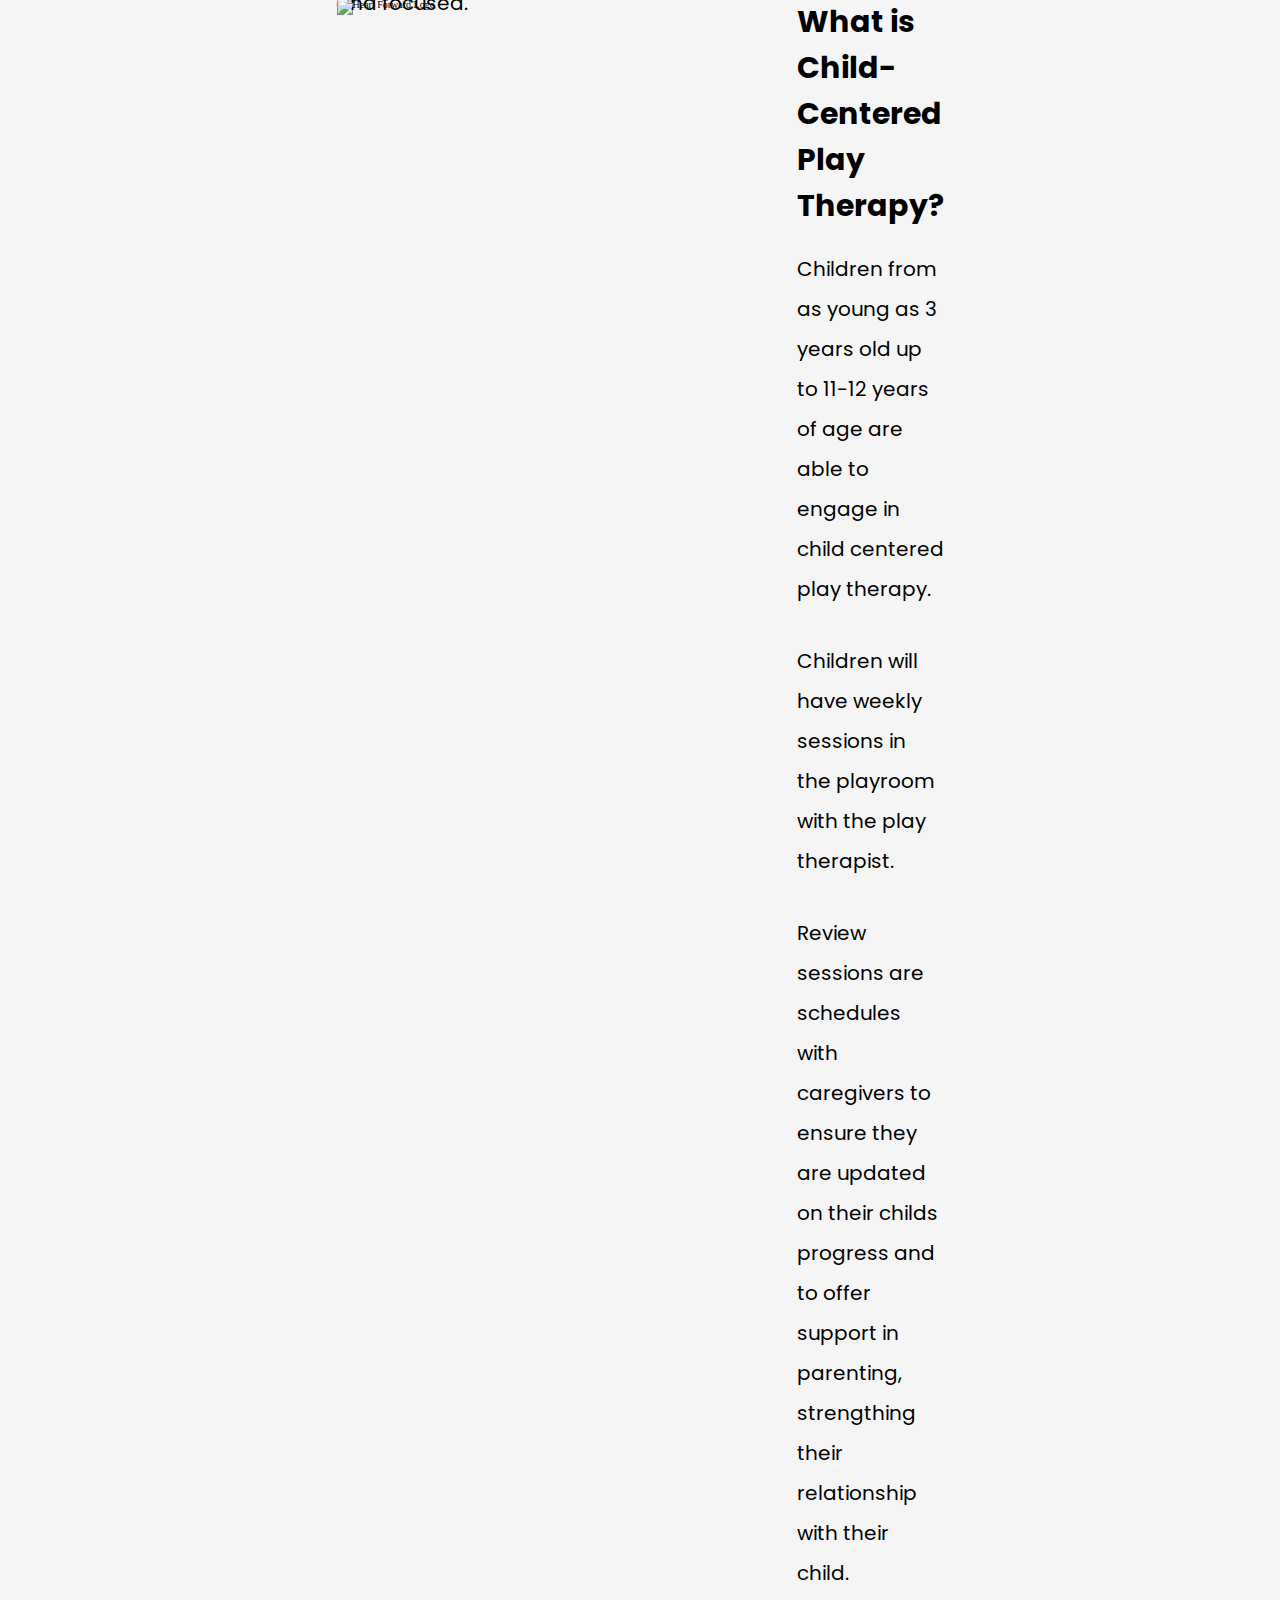
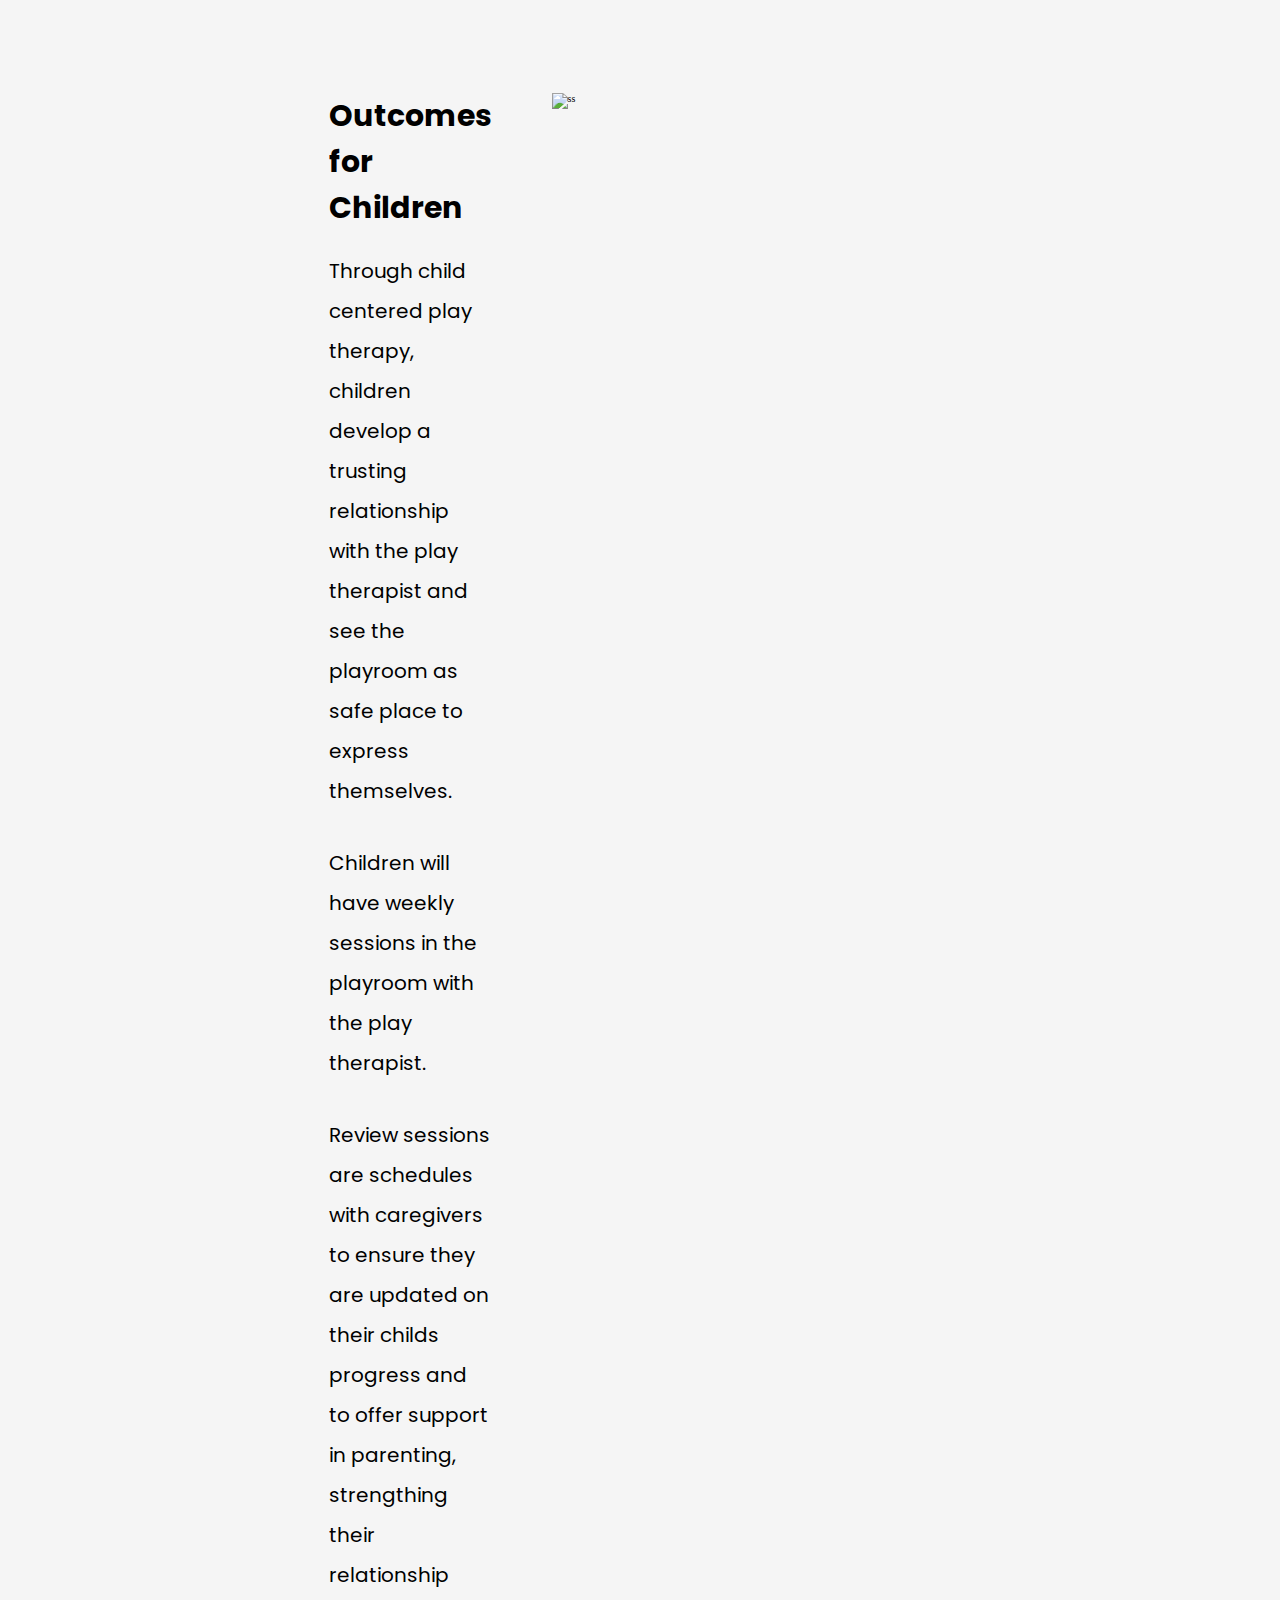
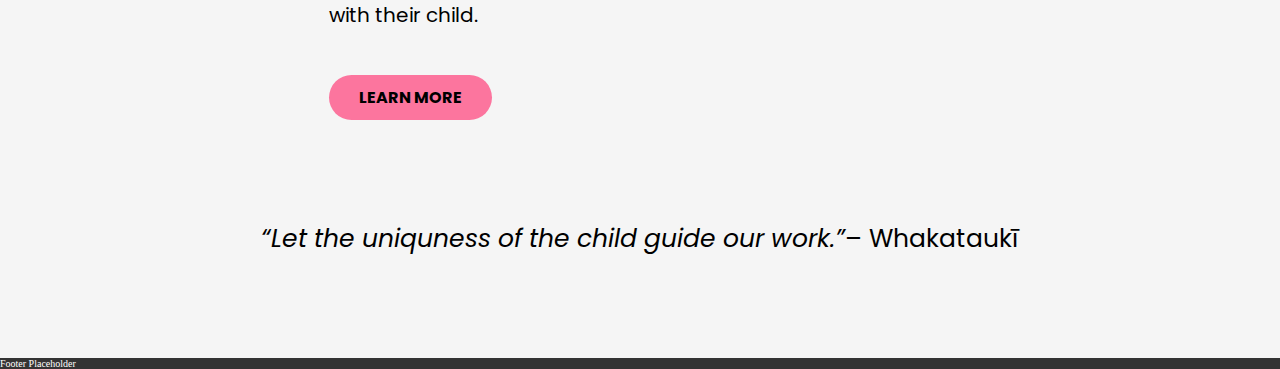
==== commit 83b6741d: "Add subpages." ====
--- a/index.html
+++ b/index.html
@@ -5,7 +5,10 @@
         <meta name="viewport" content="width=device-width, initial-scale=1.0">
         <meta http-equiv="X-UA-Compatible" content="ie=edge">
         <title>HeartForward</title>
-        <link rel="stylesheet" href="style.css">
+        <link rel="stylesheet" href="styles/style.css">
+        <link rel="preconnect" href="https://fonts.googleapis.com">
+        <link rel="preconnect" href="https://fonts.gstatic.com" crossorigin>
+        <link href="https://fonts.googleapis.com/css2?family=Poppins&display=swap" rel="stylesheet"> 
     </head>
 
     <body>
@@ -18,16 +21,16 @@
                     <a href="index.html">Home</a>
                 </li>
                 <li>
-                    <a href="index.html">About Me</a>
+                    <a href="pages/about-me.html">About Me</a>
                 </li>
                 <li>
-                    <a href="index.html">Services</a>
+                    <a href="pages/services.html">Services</a>
                 </li>
                 <li>
-                    <a href="index.html">FAQ</a>
+                    <a href="pages/faq.html">FAQ</a>
                 </li>
                 <li>
-                    <a href="index.html">Contact</a>
+                    <a href="pages/contact.html">Contact</a>
                 </li>
             </ul>
             
@@ -41,14 +44,14 @@
         <main>
             <div class="landing-container">
                 <div class="landing-content ">
-                    <h1>Let the uniqueness<br>
-                        of the child<br>
-                        guide our work.</h1>
+                    <h1>Let the <span style="background-color:rgba(252, 117, 158, .59)">uniqueness</span><br>
+                        of the <span style="background-color:rgba(250, 226, 140, .59)">child</span><br>
+                        guide our <span style="background-color:rgba(149, 225, 212, .59)">work.</span></h1>
                     <p>A form of child counselling for children from ages 3 through 11-12 in Christchurch, New Zealand.</p>
-                    <button type="button"><strong>CONTACT ME</strong></button> 
+                    <button class="button-1" type="button"><p>CONTACT ME</p></button> 
                 </div>
                 <div class="landing-imgBx">
-                    <img src="images/boy-plane.png" alt="Heart Forward Logo" width="500px">
+                    <img src="images/boy-1.png" alt="Heart Forward Logo" width="550px">
                 </div>
             </div>
             
--- a/styles/style.css
+++ b/styles/style.css
@@ -0,0 +1,319 @@
+* {
+  box-sizing: border-box;
+  margin: 0px;
+  padding: 0px;
+}
+
+html {
+  font-size: 62.5%;
+}
+
+/* NAVIGATION */
+nav {
+  display: flex;
+  justify-content: space-around;
+  align-items: center;
+  min-height: 8vh;
+  background-color: rgb(79, 55, 105);
+  font-family: "poppins";
+  padding: 5px 0 5px 0;
+}
+
+.logo img {
+  image-rendering: optimizeSpeed; /*                     */
+  image-rendering: -moz-crisp-edges; /* Firefox             */
+  image-rendering: -o-crisp-edges; /* Opera               */
+  image-rendering: -webkit-optimize-contrast; /* Chrome (and Safari) */
+  image-rendering: pixelated; /* Chrome as of 2019   */
+  image-rendering: optimize-contrast; /* CSS3 Proposed       */
+  -ms-interpolation-mode: nearest-neighbor; /* IE8+                */
+}
+
+.nav-links {
+  display: flex;
+  justify-content: space-around;
+  width: 30%;
+  list-style: none;
+}
+
+.nav-links a {
+  text-decoration: none;
+  color: white;
+  font-weight: bold;
+  font-size: 2em;
+}
+
+.burger {
+  display: none;
+  cursor: pointer;
+}
+
+.burger div {
+  width: 25px;
+  height: 2px;
+  background-color: white;
+  margin: 5px;
+}
+
+.nav-active {
+  transform: translateX(0%);
+}
+
+@media screen and (max-width: 1750px) {
+  .nav-links {
+    display: flex;
+    justify-content: space-around;
+    width: 35%;
+    list-style: none;
+  }
+}
+
+@media screen and (max-width: 1500px) {
+  .nav-links {
+    display: flex;
+    justify-content: space-around;
+    width: 45%;
+    list-style: none;
+  }
+}
+
+@media screen and (max-width: 1200px) {
+  .nav-links {
+    display: flex;
+    justify-content: space-around;
+    width: 55%;
+    list-style: none;
+  }
+}
+
+@media screen and (max-width: 1000px) {
+  body {
+    overflow-x: hidden;
+  }
+
+  .nav-links {
+    position: absolute;
+    right: 0px;
+    height: 92vh;
+    top: 8vh;
+    background-color: rgb(79, 55, 105);
+    display: flex;
+    flex-direction: column;
+    align-items: center;
+    width: 50%;
+    transform: translateX(100%);
+  }
+
+  .nav-links li {
+    opacity: 0;
+  }
+
+  .burger {
+    display: block;
+  }
+}
+
+/* MAIN */
+main {
+  background-color: rgb(245, 245, 245);
+}
+
+.landing-container {
+  display: flex;
+  flex-direction: row;
+  justify-content: space-around;
+  padding: 70px 400px 0 400px;
+}
+
+.landing-content {
+  padding: 20px 50px 0 0;
+}
+
+/* .landing-content span {
+  opacity: 50%;
+} */
+
+.landing-content > h1 {
+  font-family: "poppins";
+  font-size: 5em;
+}
+
+.landing-content > p {
+  font-family: "poppins";
+  font-size: 2em;
+  line-height: 2em;
+  padding: 20px 0 0 0;
+}
+
+.landing-content button {
+  font-size: 1.6em;
+  text-decoration: none;
+  border: none;
+  background-color: #95e1d4;
+  padding: 10px 30px 10px 30px;
+  margin: 40px 0 0 0;
+  border-radius: 25px;
+  font-family: "poppins";
+}
+
+.button-1 p {
+  font-family: "poppins";
+  font-weight: bold;
+  font-size: 1.2em;
+}
+
+.button-1:hover {
+  opacity: 59%;
+}
+
+@media screen and (max-width: 1700px) {
+  .landing-container {
+    flex-direction: column-reverse;
+  }
+
+  .landing-imgBx {
+    display: flex;
+    justify-content: center;
+    flex-wrap: wrap;
+  }
+}
+
+@media screen and (max-width: 1500px) {
+  .landing-container {
+    flex-direction: column-reverse;
+    padding: 0 0 0 0;
+  }
+
+  .landing-content {
+    flex: display;
+    justify-content: space-around;
+    padding: 0 10px 0 10px;
+  }
+
+  .landing-content > h1 {
+    padding: 10px 0 0 0;
+  }
+
+  .landing-content > p {
+    font-family: "poppins";
+    font-size: 1.6rem;
+    line-height: 1.5em;
+    padding: 20px 0 0 0;
+  }
+
+  .landing-imgBx {
+    display: flex;
+    justify-content: center;
+    flex-wrap: wrap;
+    padding: 20px 0 0 0;
+  }
+}
+
+/* SECTION */
+.cards {
+  display: flex;
+  justify-content: center;
+  margin: -25px 300px 0 300px;
+}
+
+.cards > div {
+  height: 350px;
+  display: flex;
+  flex-direction: column;
+  font-family: "poppins";
+  font-size: 2em;
+  text-align: center;
+  width: 700px;
+  background-color: white;
+  margin: 100px 17px 100px 17px;
+  border-radius: 20px;
+  padding: 50px 20px 320px 20px;
+}
+
+.cards > div h2 {
+  padding: 20px 0 10px 0;
+}
+
+.cards > div p {
+  line-height: 1.6em;
+}
+
+.quote-1 p {
+  display: flex;
+  justify-content: center;
+  font-size: 2.5em;
+  font-family: "poppins";
+}
+
+.content-1 {
+  display: flex;
+  flex-direction: row;
+  justify-content: center;
+  margin: 100px 0 0 0;
+  padding: 0 400px 100px 400px;
+}
+
+.content-1-text {
+  font-family: "poppins";
+  padding: 0 0 0 60px;
+}
+
+.content-1-text h2 {
+  font-size: 3em;
+  padding: 0 0 20px 0;
+}
+
+.content-1-text p {
+  font-size: 2rem;
+  line-height: 2em;
+}
+
+.content-2 {
+  display: flex;
+  flex-direction: row;
+  justify-content: center;
+  margin: 0px 0 0 0;
+  padding: 0 400px 100px 400px;
+}
+
+.content-2-text {
+  font-family: "poppins";
+  padding: 0 60px 0 0px;
+}
+
+.content-2-text h2 {
+  font-size: 3em;
+  padding: 0 0 20px 0;
+}
+
+.content-2-text p {
+  font-size: 2rem;
+  line-height: 2em;
+}
+
+.content-2-text button {
+  font-size: 1.6em;
+  text-decoration: none;
+  border: none;
+  background-color: #fc759e;
+  padding: 10px 30px 10px 30px;
+  margin: 40px 0 0 0;
+  border-radius: 25px;
+  font-family: "poppins";
+}
+
+.quote-2 {
+  padding: 0 0 100px 0;
+}
+
+.quote-2 p {
+  display: flex;
+  justify-content: center;
+  font-size: 2.5em;
+  font-family: "poppins";
+}
+
+Footer {
+  background-color: rgb(51, 51, 51);
+  color: white;
+}
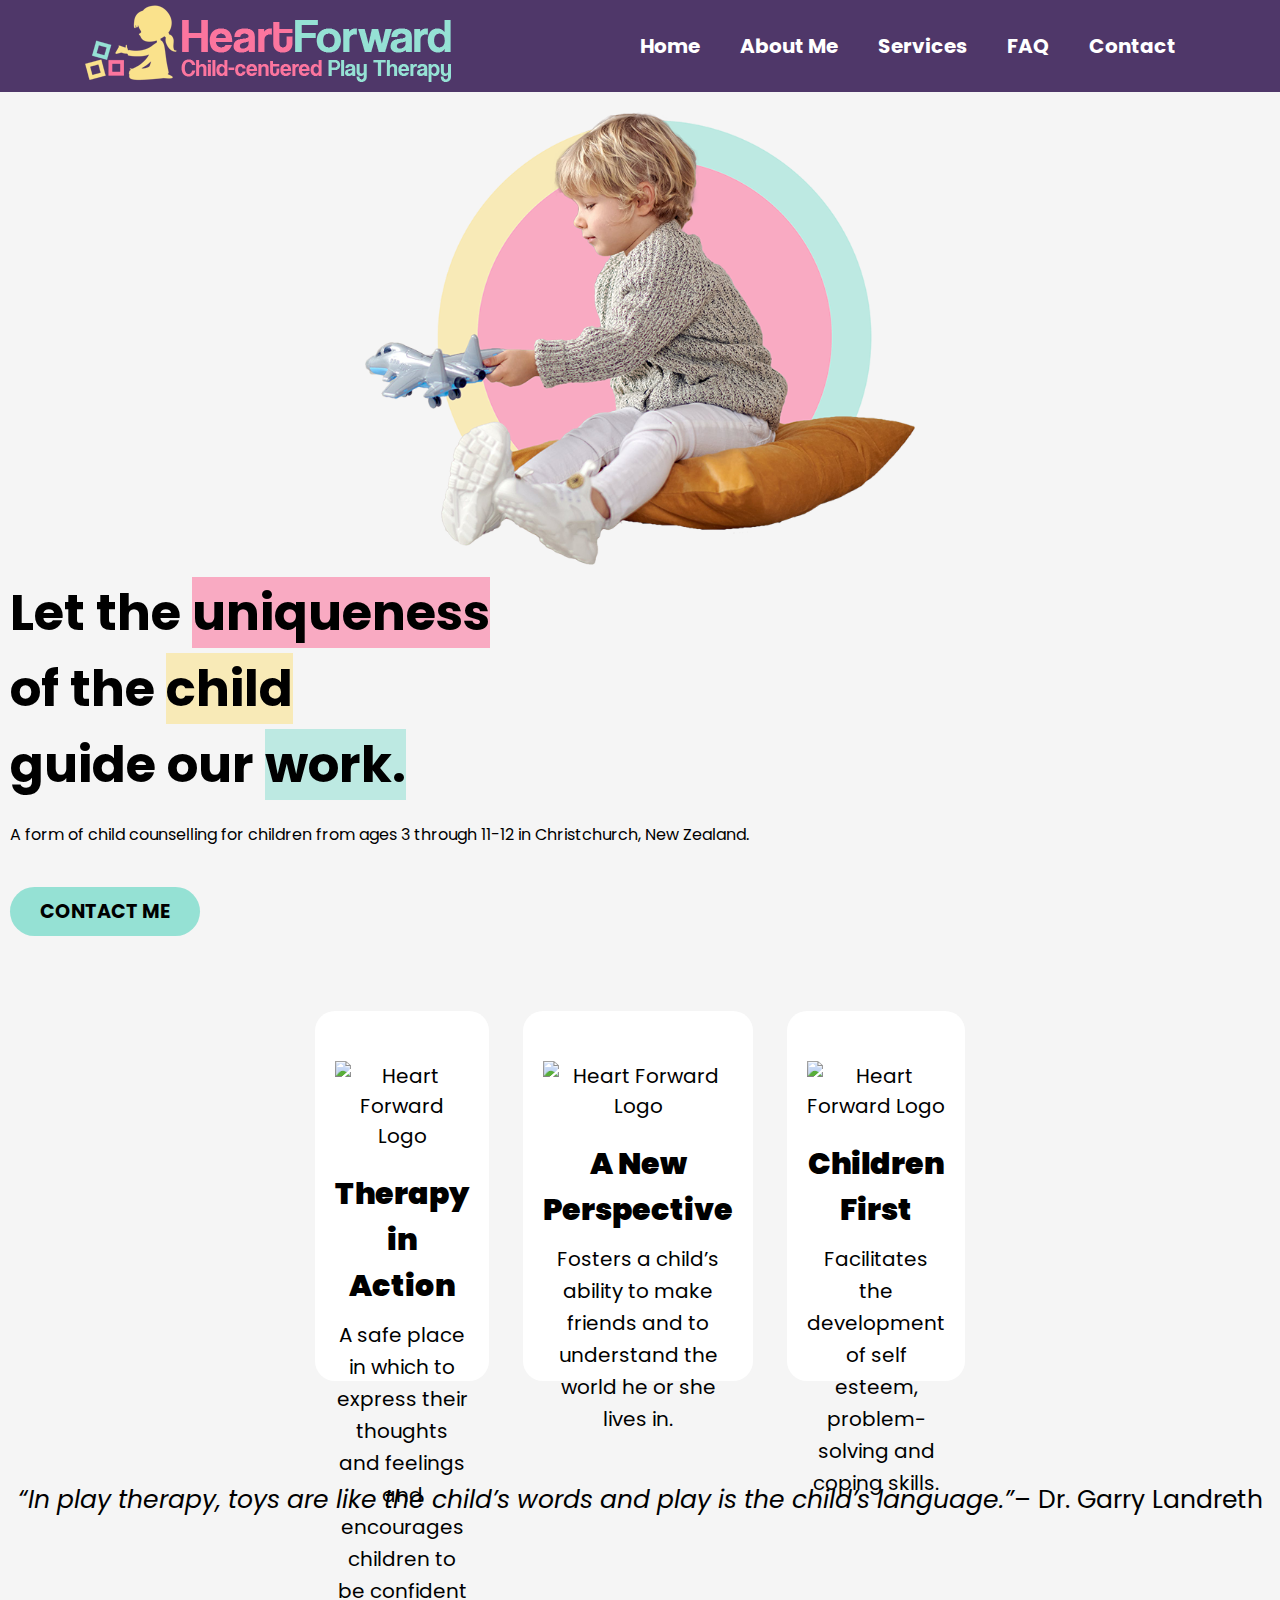
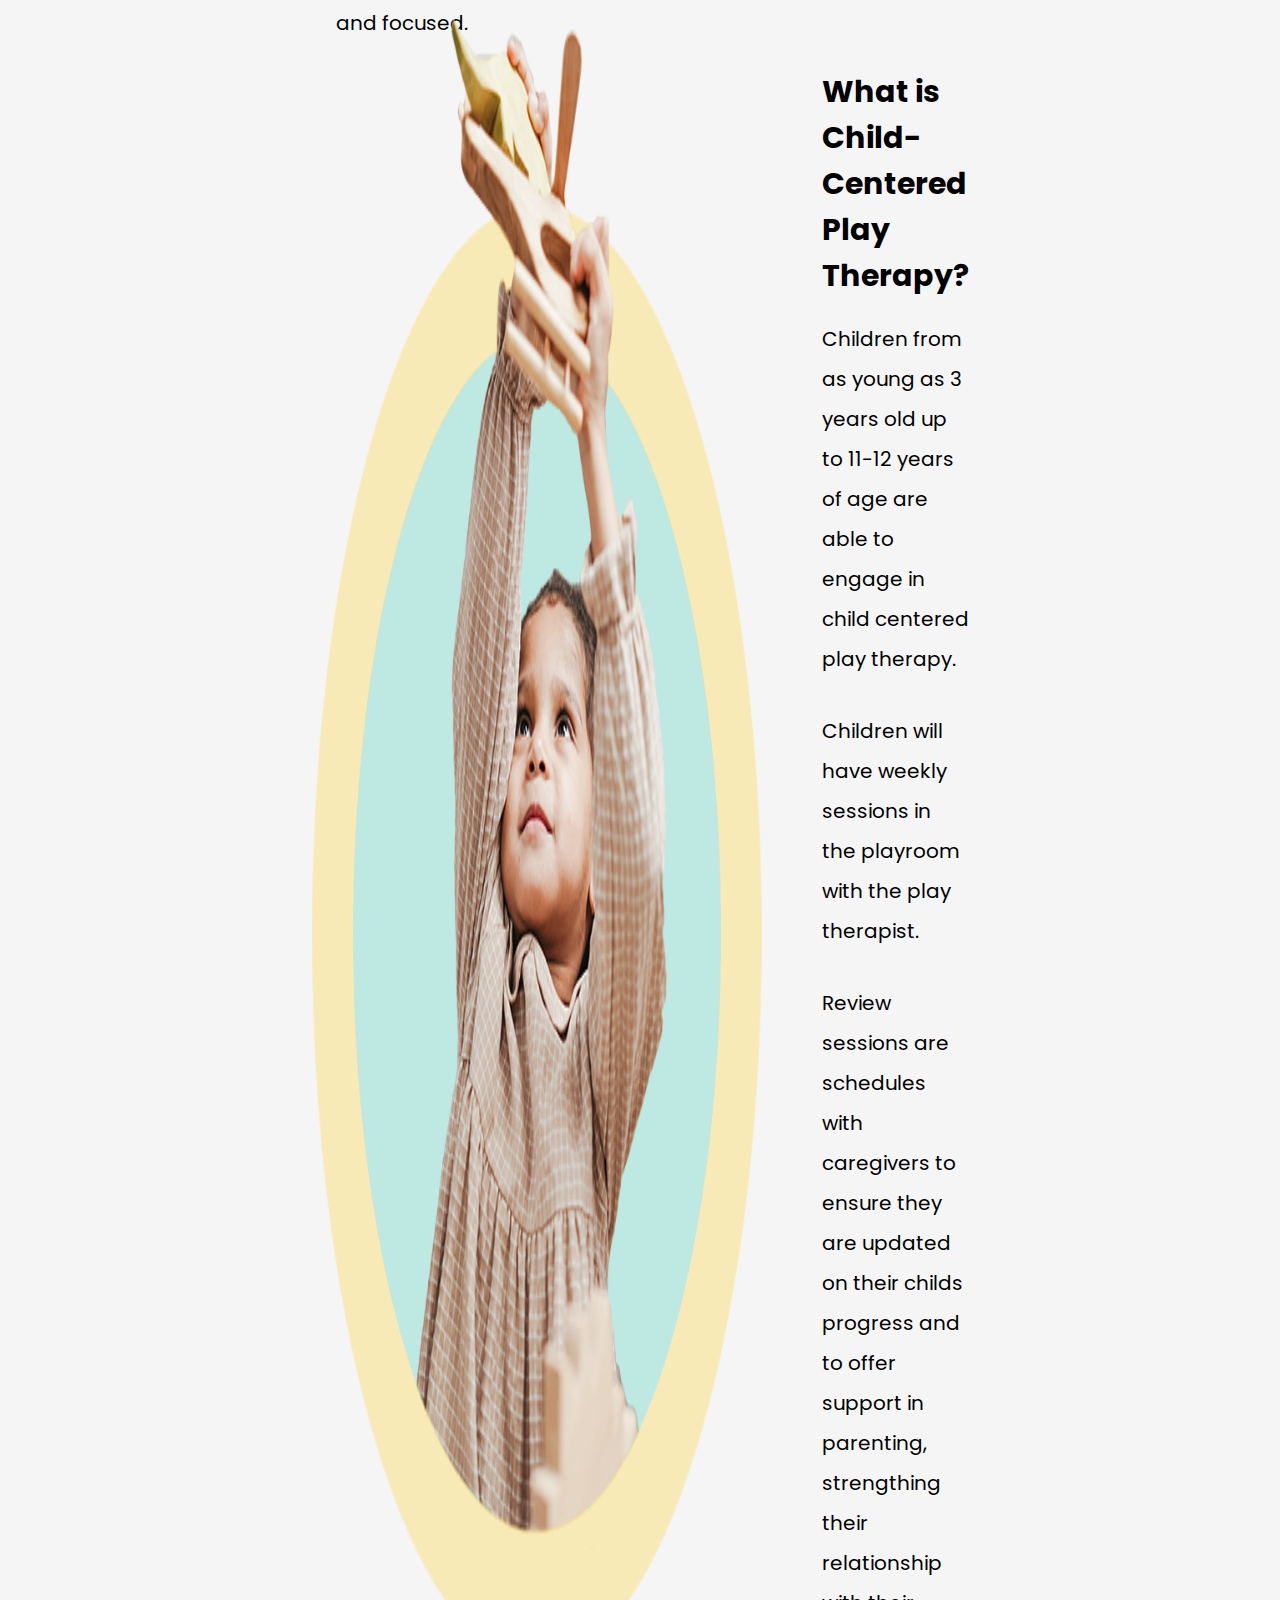
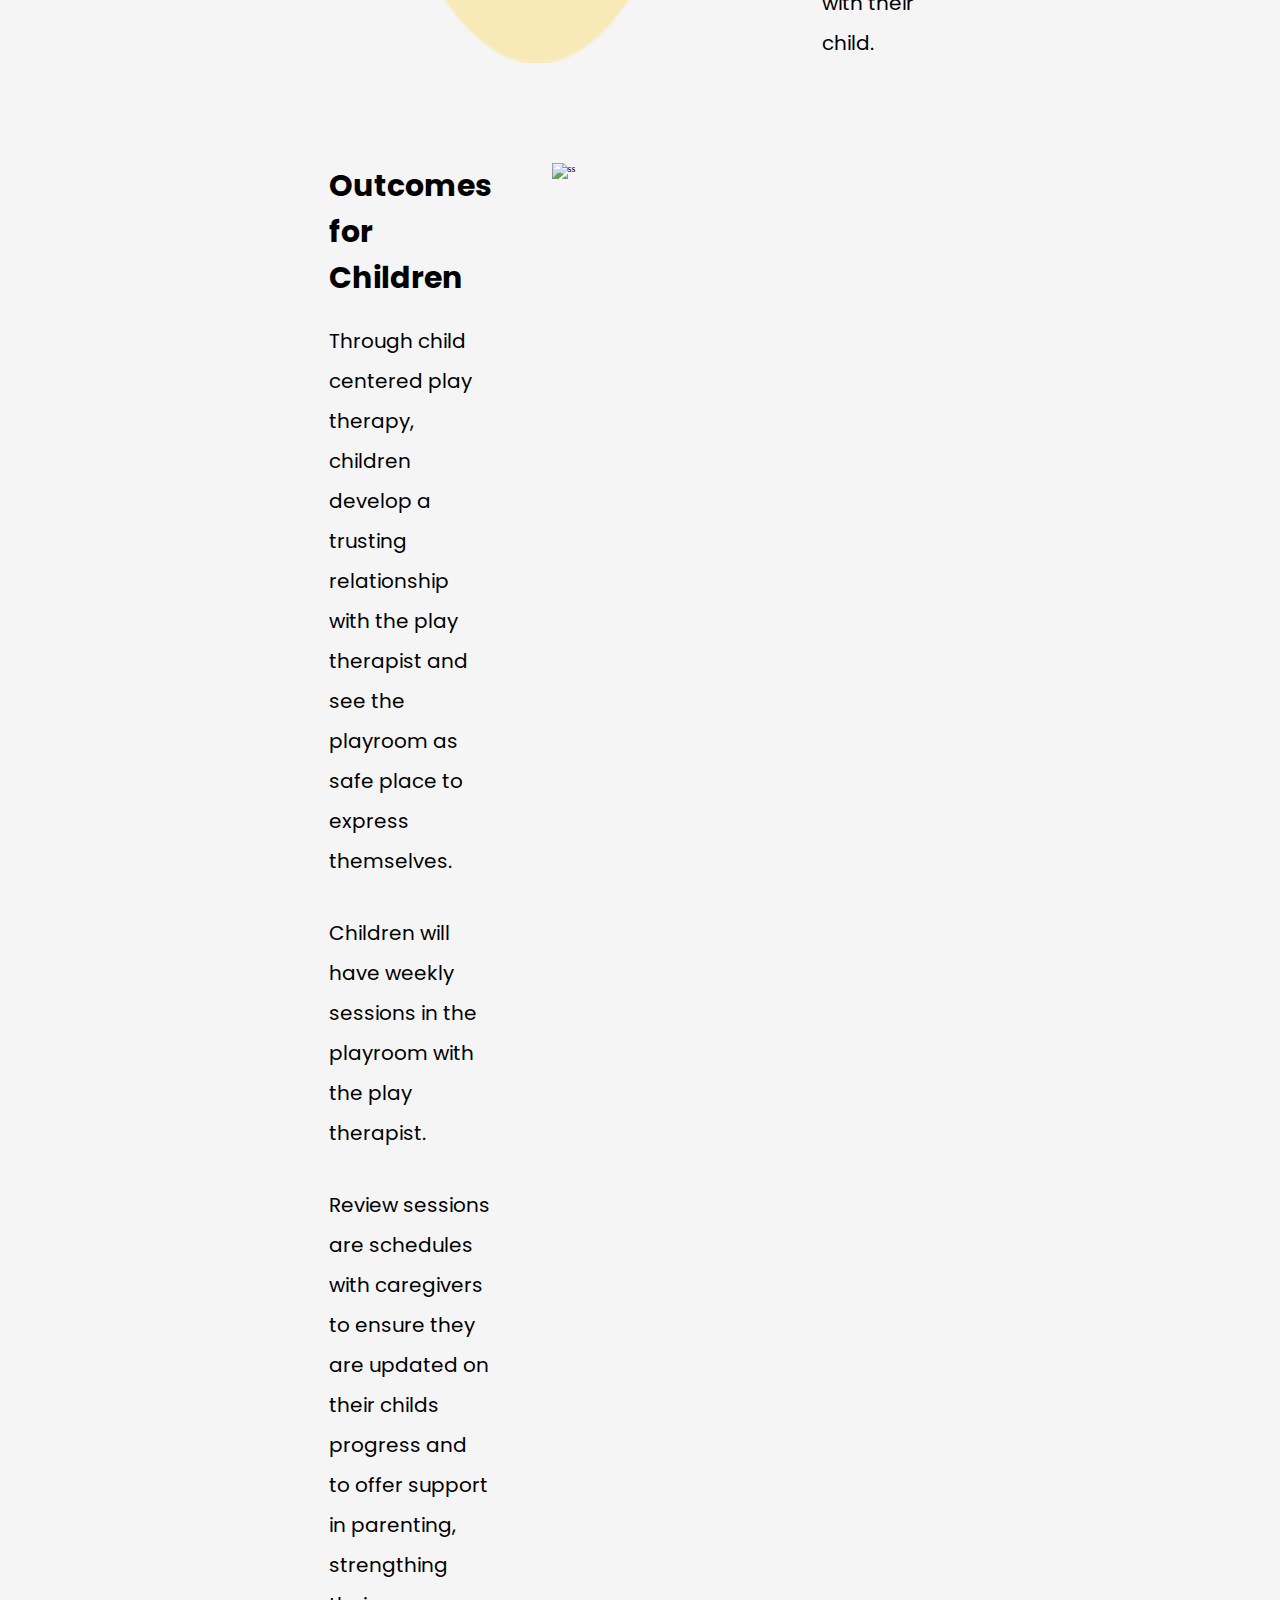
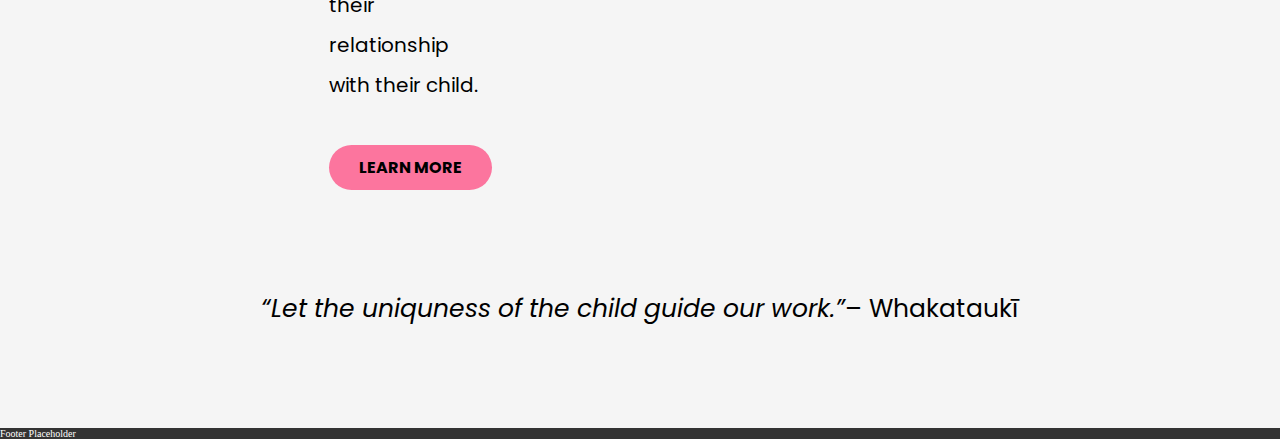
==== commit e065bf2b: "Change content PNG and adjust margin." ====
--- a/index.html
+++ b/index.html
@@ -14,7 +14,7 @@
     <body>
         <nav>
             <div class="logo">
-                <img srcset="images/lastry.png" alt="Heart Forward Logo">
+                <img srcset="images/logo.png" alt="Heart Forward Logo">
             </div>
             <ul class="nav-links">
                 <li>
@@ -87,7 +87,7 @@
             </div>
 
             <div class="content-1">
-                <img src="images\triangle-2.png" alt="Heart Forward Logo" height="400px" width="400px">
+                <img class src="images\girl-2.png" alt="Heart Forward Logo" width="450px">
                 <div class="content-1-text">
                     <h2>What is Child-Centered Play Therapy?</h2>
                     <p>Children from as young as 3 years old up to 11-12 years of age are able to engage in child centered play therapy. </p>
--- a/styles/style.css
+++ b/styles/style.css
@@ -253,9 +253,14 @@
   padding: 0 400px 100px 400px;
 }
 
+.content-1 img {
+  margin: 0 0 0px 0;
+}
+
 .content-1-text {
   font-family: "poppins";
-  padding: 0 0 0 60px;
+  padding: 0 0 0px 60px;
+  margin: 50px 0 0 0;
 }
 
 .content-1-text h2 {
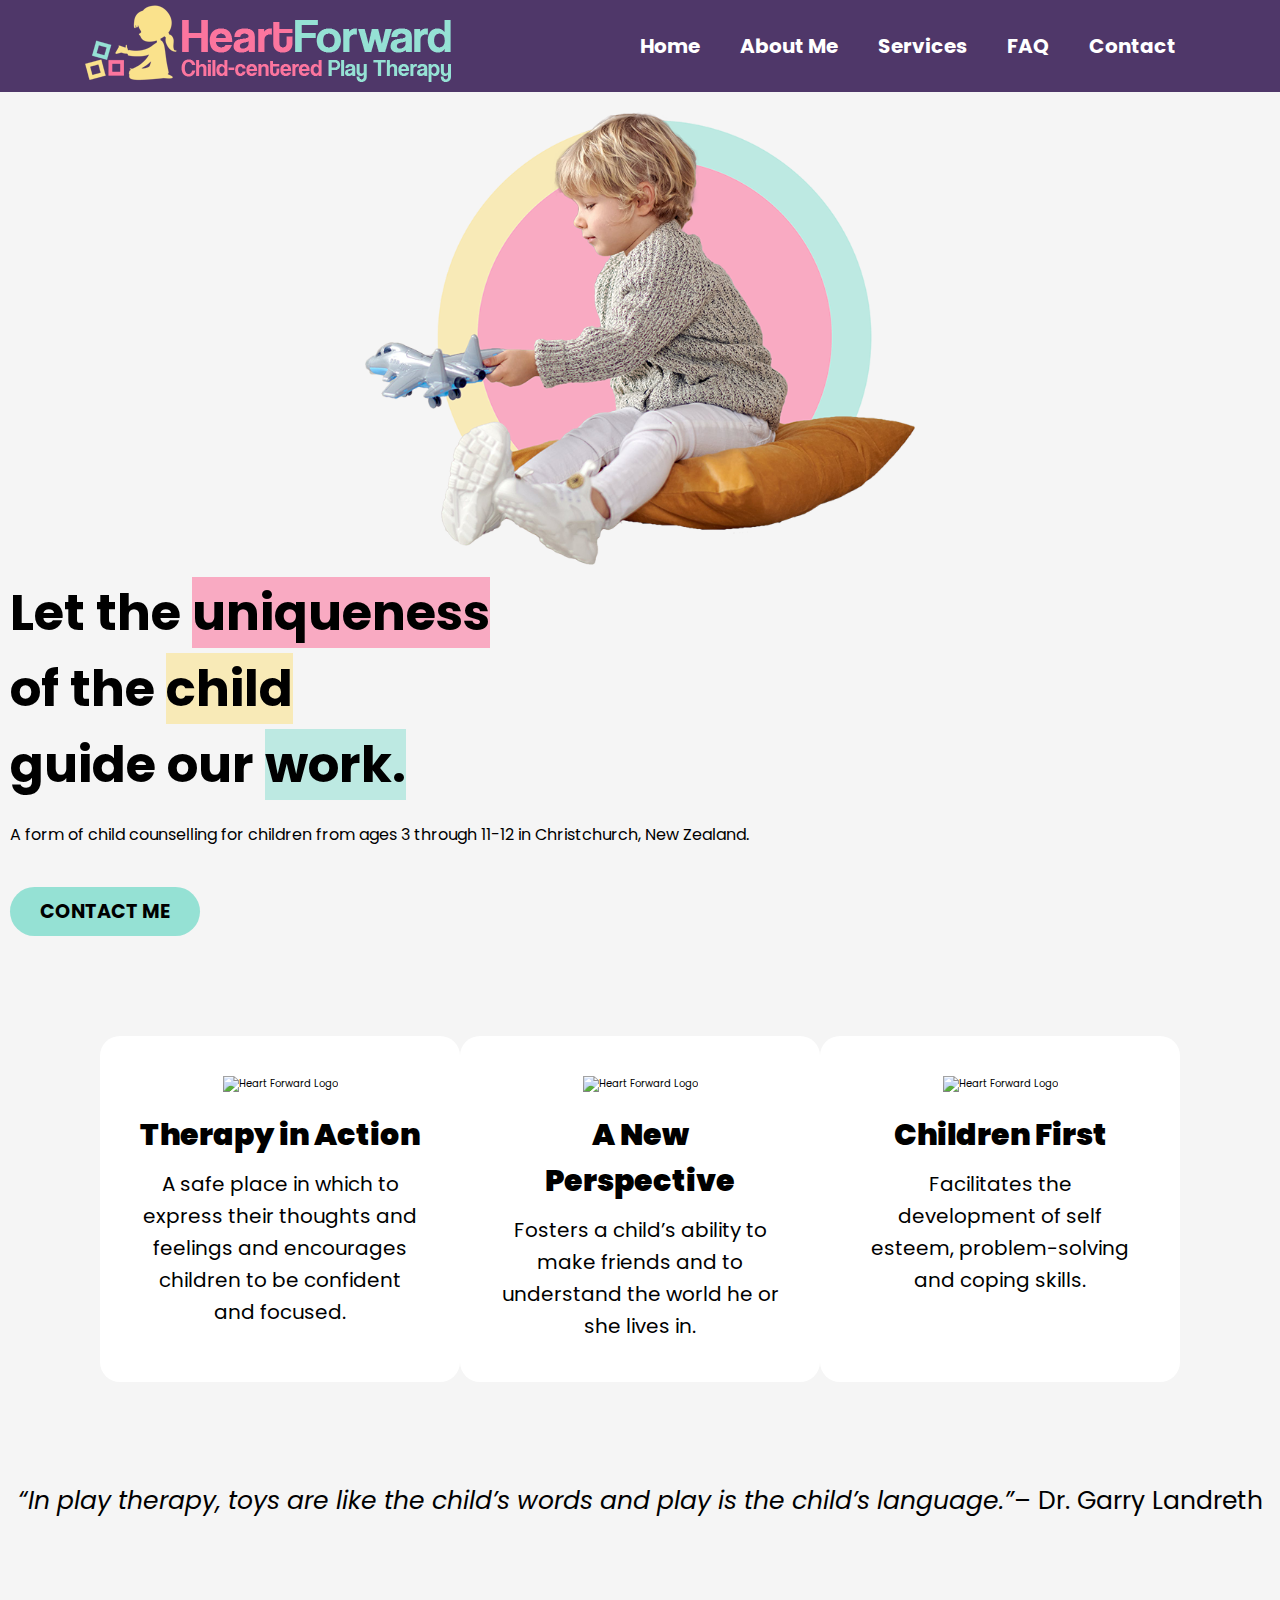
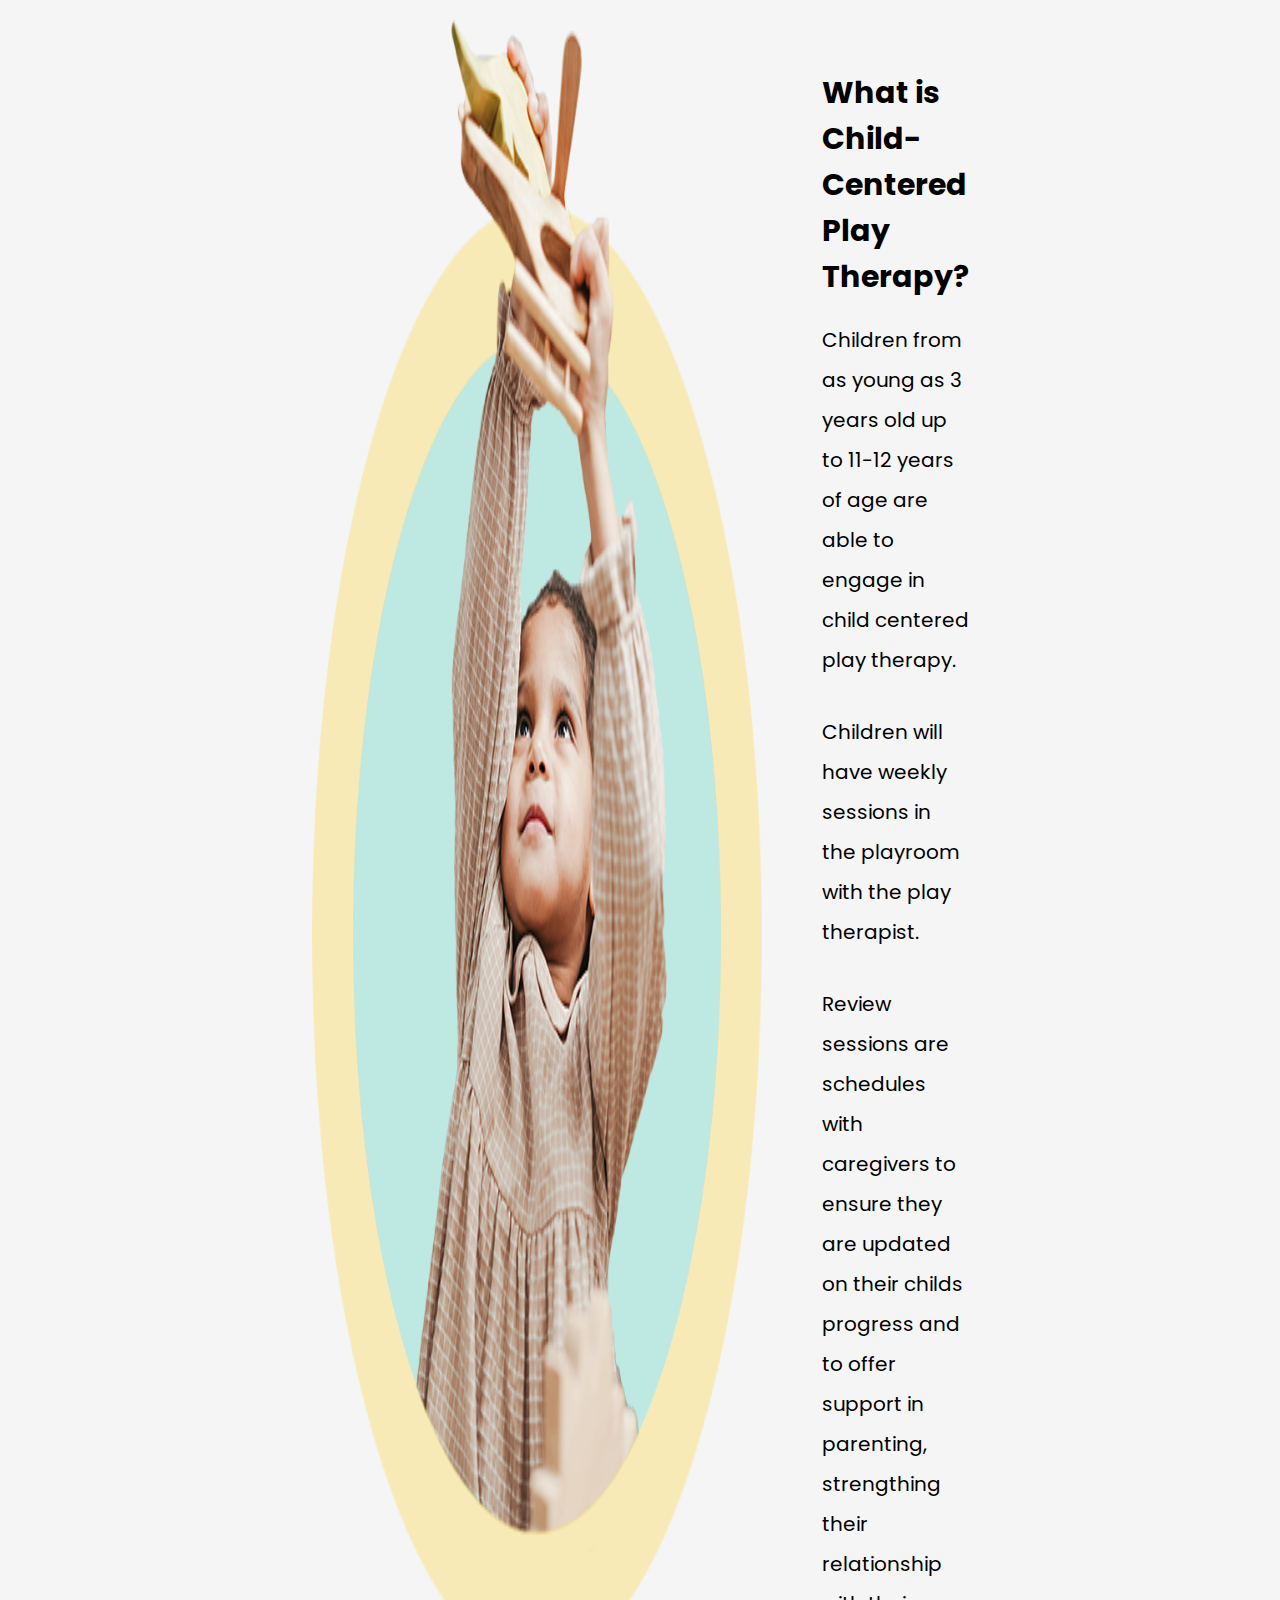
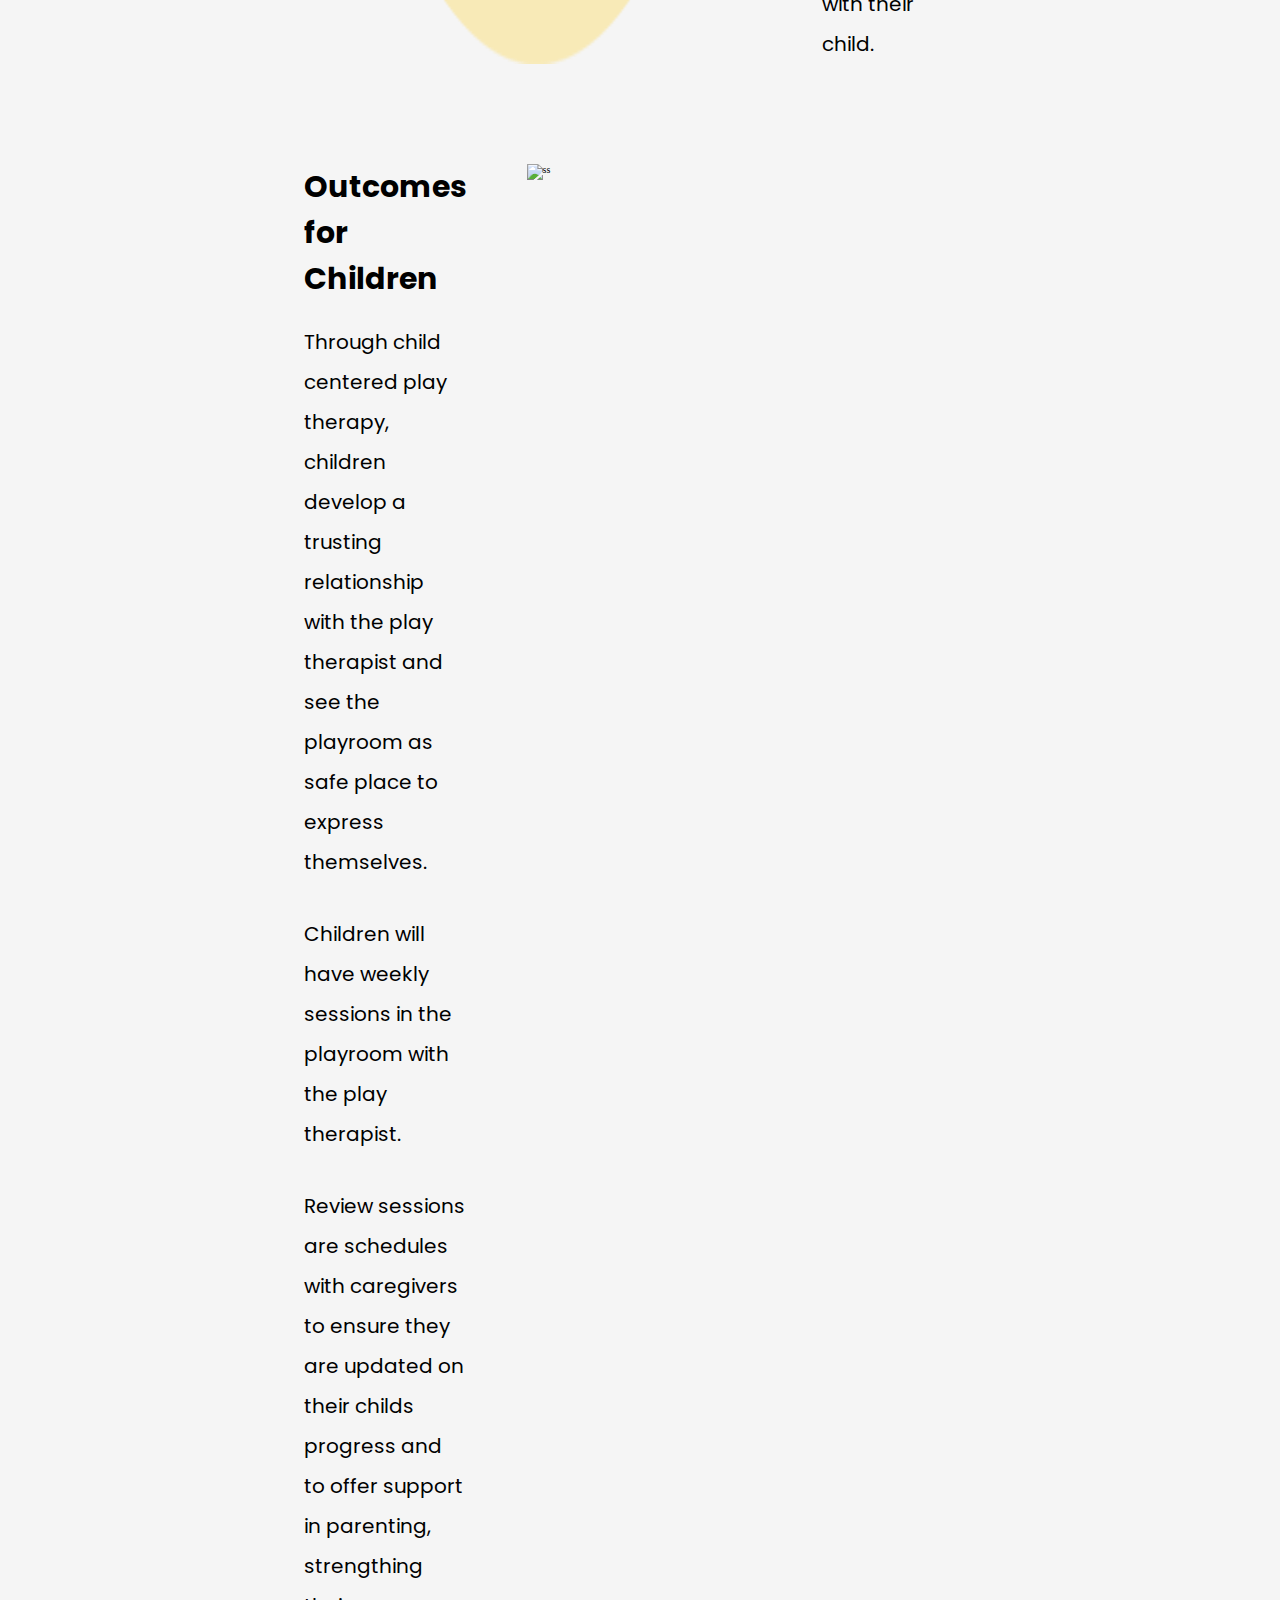
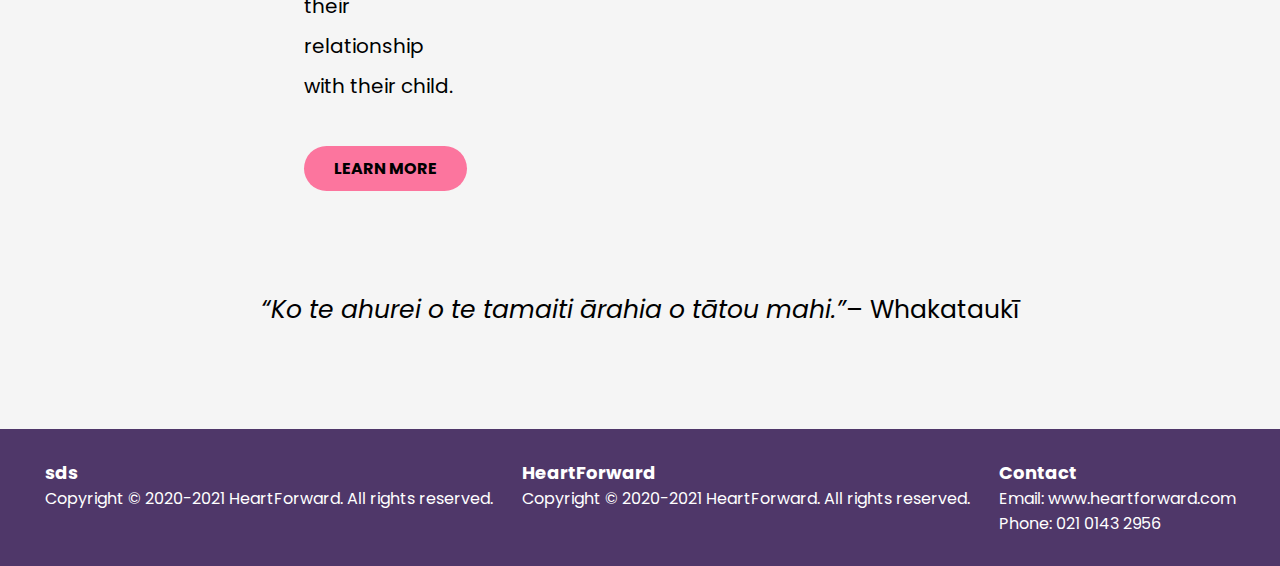
==== commit b597886e: "Add footer." ====
--- a/index.html
+++ b/index.html
@@ -54,12 +54,11 @@
                     <img src="images/boy-1.png" alt="Heart Forward Logo" width="550px">
                 </div>
             </div>
-            
-       
-            <div class="cards">
+
+            <div class="card-container">
                 <div class="card-1">
                     <div class="icon-1">
-                        <img src="images/icon-1.png" alt="Heart Forward Logo" width="100px">
+                        <img src="images/hands-1.png" alt="Heart Forward Logo" width="150px">
                     </div>
                     <h2><strong>Therapy in Action</strong></h2>
                     <p>A safe place in which to express their thoughts and feelings and encourages children to be confident and focused.</p>
@@ -67,7 +66,7 @@
 
                 <div class="card-2">  
                     <div class="icon-2">                     
-                        <img src="images/question-2.png" alt="Heart Forward Logo" width="100px">
+                        <img src="images/sandbox-2.png" alt="Heart Forward Logo" width="150px">
                     </div> 
                     <h2><strong>A New Perspective</strong></h2>
                     <p>Fosters a child’s ability to make friends and to understand the world he or she lives in.</p>
@@ -75,12 +74,38 @@
 
                 <div class="card-3">    
                     <div class="icon-2">                  
-                        <img src="images/brain-3.png" alt="Heart Forward Logo" width="100px">
+                        <img src="images/paint-3.png" alt="Heart Forward Logo" width="150px">
                     </div>  
                     <h2><strong>Children First</strong></h2>
                     <p>Facilitates the development of self esteem, problem-solving and coping skills. </p>
                 </div>
             </div>
+       
+            <!-- <div class="cards">
+                <div class="card-1">
+                    <div class="icon-1">
+                        <img src="images/hands-1.png" alt="Heart Forward Logo" width="150px">
+                    </div>
+                    <h2><strong>Therapy in Action</strong></h2>
+                    <p>A safe place in which to express their thoughts and feelings and encourages children to be confident and focused.</p>
+                </div>
+
+                <div class="card-2">  
+                    <div class="icon-2">                     
+                        <img src="images/sandbox-2.png" alt="Heart Forward Logo" width="150px">
+                    </div> 
+                    <h2><strong>A New Perspective</strong></h2>
+                    <p>Fosters a child’s ability to make friends and to understand the world he or she lives in.</p>
+                </div>
+
+                <div class="card-3">    
+                    <div class="icon-2">                  
+                        <img src="images/paint-3.png" alt="Heart Forward Logo" width="150px">
+                    </div>  
+                    <h2><strong>Children First</strong></h2>
+                    <p>Facilitates the development of self esteem, problem-solving and coping skills. </p>
+                </div>
+            </div> -->
             
             <div class="quote-1">
                 <p><i>“In play therapy, toys are like the child’s words and play is the child’s language.”</i> – Dr. Garry Landreth</p>
@@ -117,18 +142,30 @@
                         strengthing their relationship with their child.</p> 
                         <button type="button"><strong>LEARN MORE</strong></button>                 
                 </div>
-                <img src="images\triangle-3.png" alt="ss" height="400px" width="400px">  
+                <img src="images\girl-3.png" alt="ss" height="450px" width="450px">  
             </div>
 
             <div class="quote-2">
-                <p><i>“Let the uniquness of the child guide our work.”</i> – Whakataukī</p>
+                <p><i>“Ko te ahurei o te tamaiti ārahia o tātou mahi.”</i> – Whakataukī</p>
             </div>
 
         </main>
 
         <footer>
-            <div class="left-list">
-                Footer Placeholder
+            <div class="footer-container">
+                <div class="footer-wrapper">
+                    <h3>sds</h3>
+                    <p>Copyright © 2020-2021 HeartForward. All rights reserved.</p>
+                </div>
+                <div class="footer-wrapper">
+                    <h3>HeartForward</h3>
+                    <p>Copyright © 2020-2021 HeartForward. All rights reserved.</p>
+                </div>
+                <div class="footer-wrapper">
+                    <h3>Contact</h3>
+                    <p>Email: www.heartforward.com</p>
+                    <p>Phone: 021 0143 2956</p>
+                </div>
             </div>
         </footer> 
     </body>
--- a/styles/style.css
+++ b/styles/style.css
@@ -210,6 +210,34 @@
 }
 
 /* SECTION */
+.card-container {
+  display: flex;
+  justify-content: space-around;
+  padding: 100px 100px 100px 100px;
+}
+
+.card-container > div {
+  display: flex;
+  flex-direction: column;
+  font-family: "poppins";
+  text-align: center;
+  background-color: white;
+  border-radius: 20px;
+  width: 500px;
+  padding: 40px;
+}
+
+.card-container > div h2 {
+  font-size: 3em;
+  padding: 20px 0 10px 0;
+}
+
+.card-container > div p {
+  font-size: 2em;
+  line-height: 1.6em;
+}
+
+/* SECTION
 .cards {
   display: flex;
   justify-content: center;
@@ -236,7 +264,7 @@
 
 .cards > div p {
   line-height: 1.6em;
-}
+} */
 
 .quote-1 p {
   display: flex;
@@ -318,7 +346,27 @@
   font-family: "poppins";
 }
 
-Footer {
-  background-color: rgb(51, 51, 51);
+.footer-container {
+  display: flex;
+  justify-content: space-around;
+  background-color: #4f3769;
+  padding: 30px;
+}
+
+.footer-wrapper {
+  display: flex;
+  flex-direction: column;
+}
+
+.footer-wrapper > h3 {
   color: white;
-}
+  font-size: 1.8em;
+  font-family: "poppins";
+  font-weight: bold;
+}
+
+.footer-wrapper > p {
+  color: white;
+  font-size: 1.6em;
+  font-family: "poppins";
+}
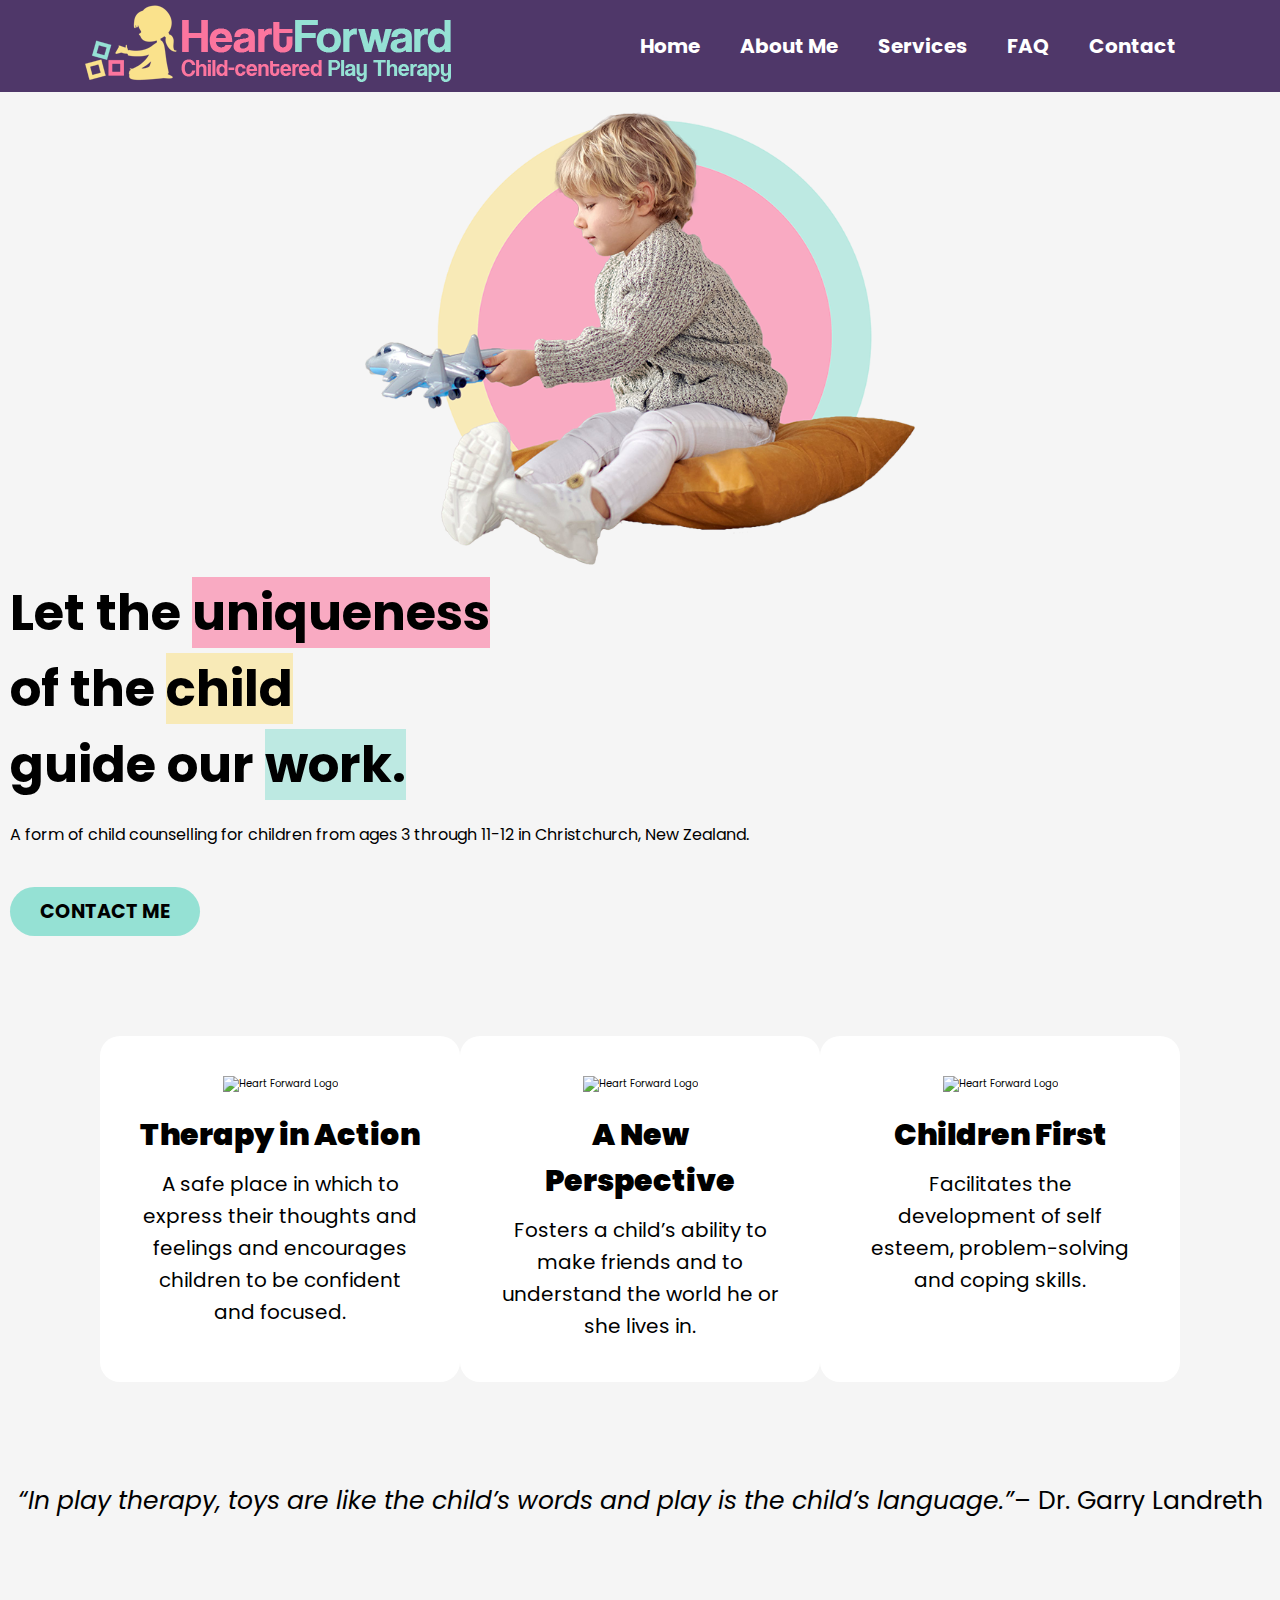
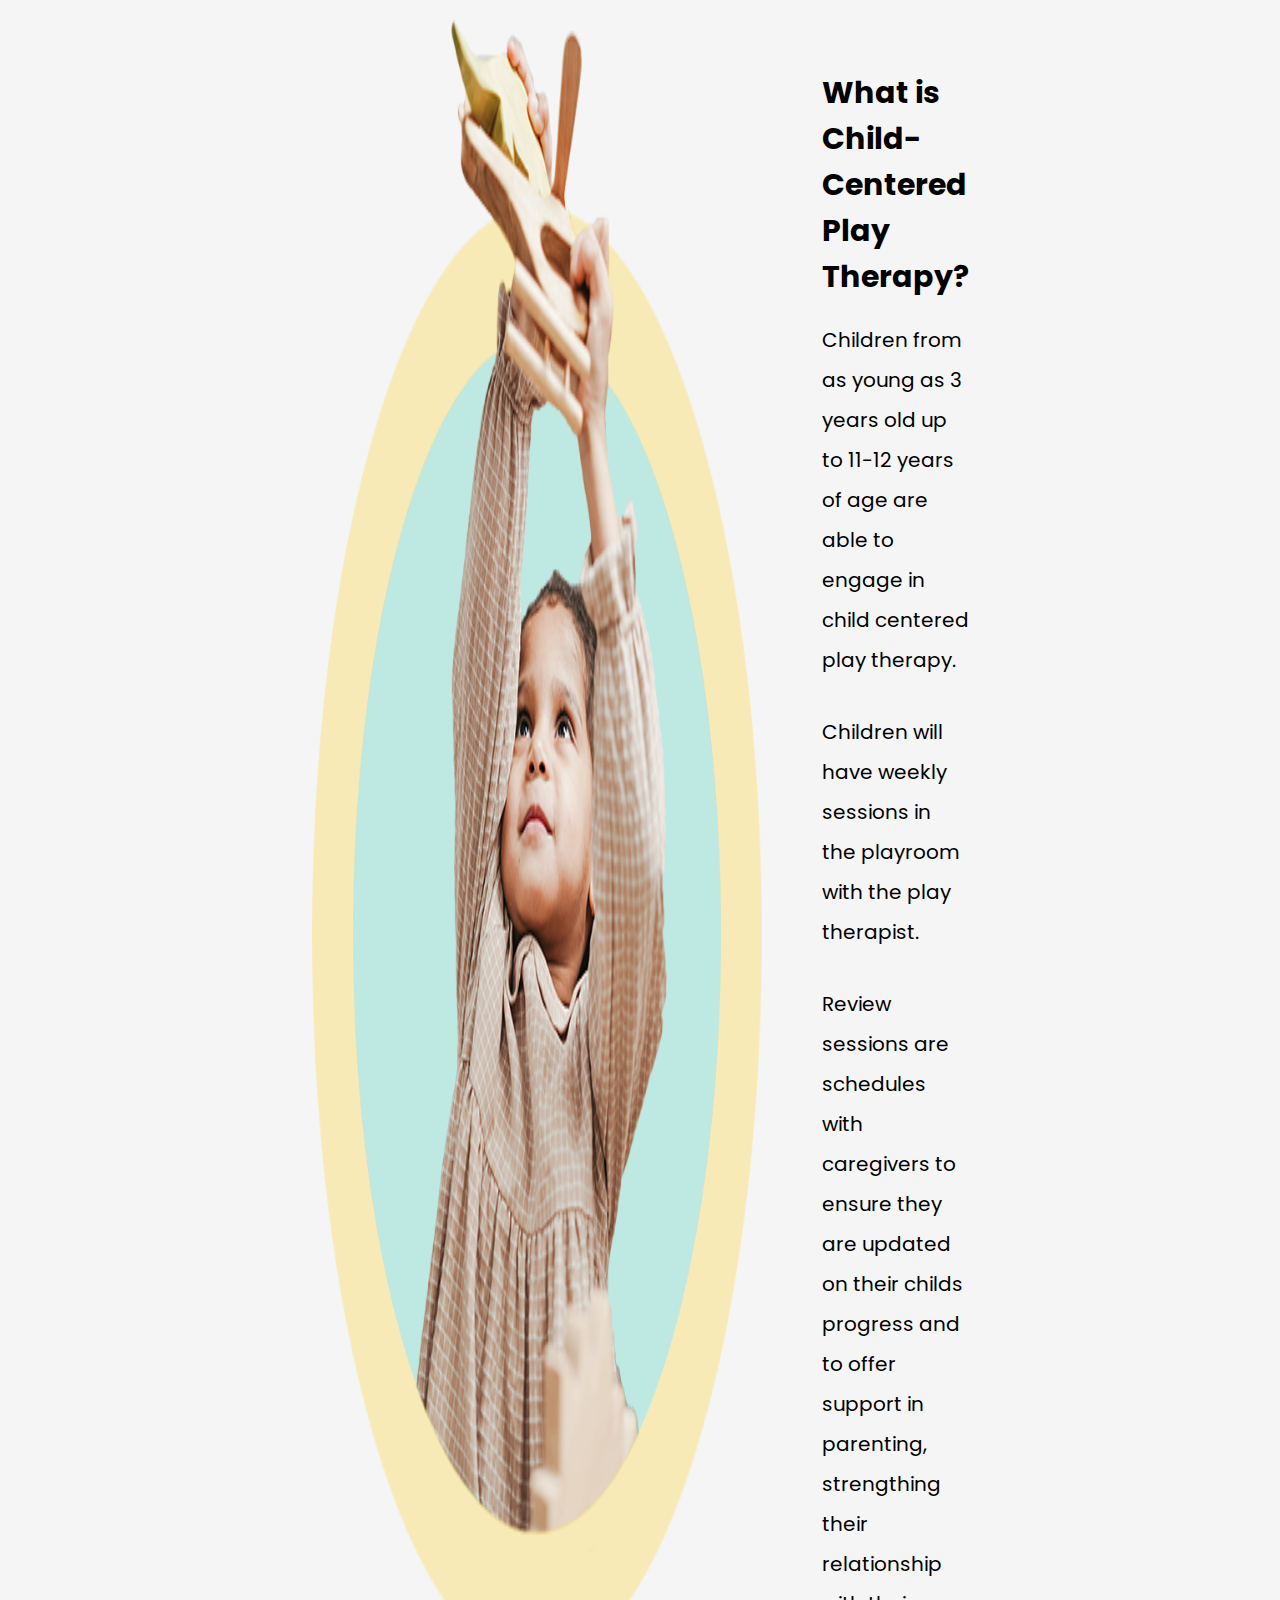
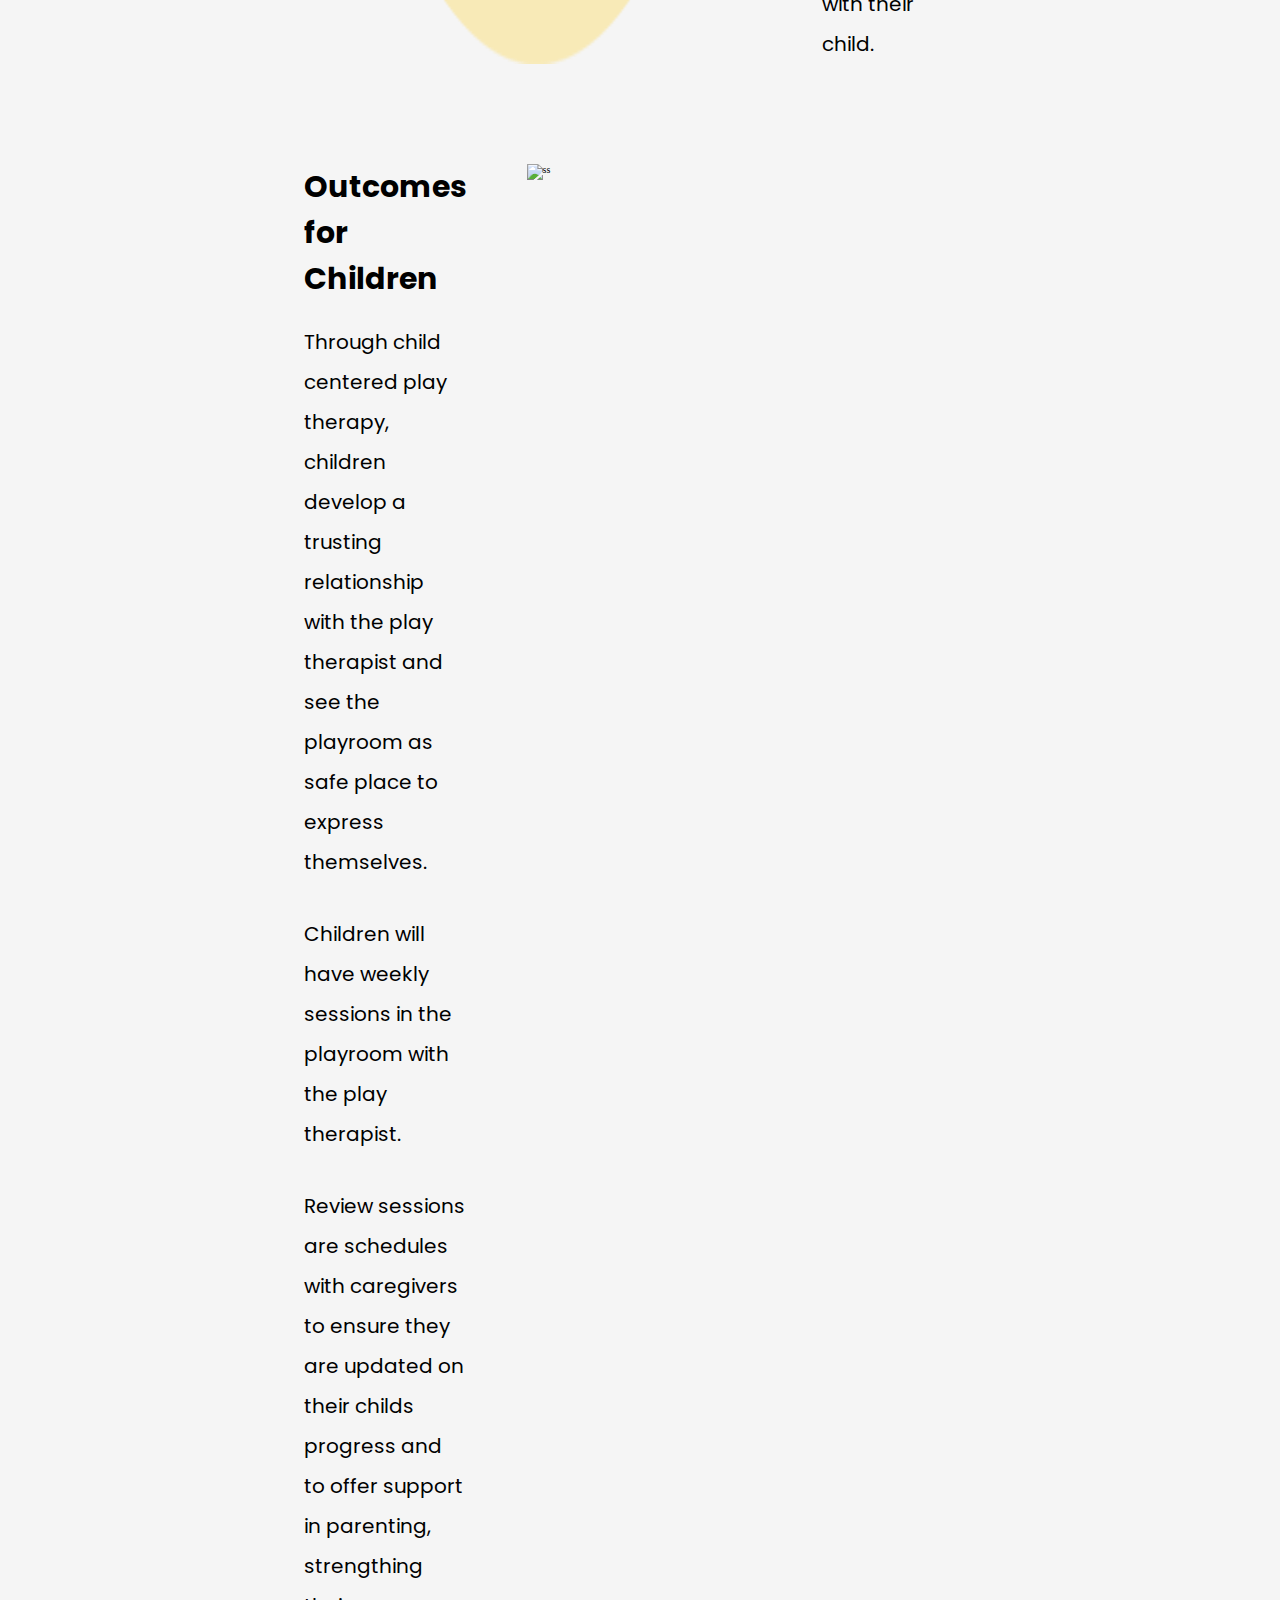
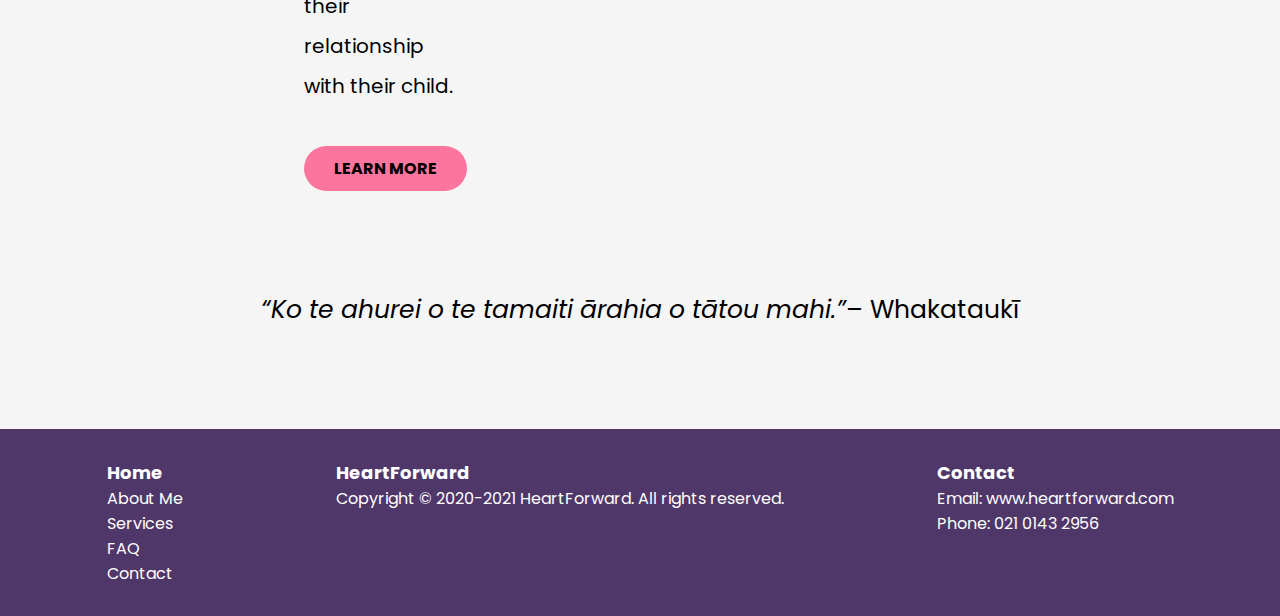
==== commit 67631be0: "HTML and CSS for FAQ subpage." ====
--- a/index.html
+++ b/index.html
@@ -1,87 +1,125 @@
 <!DOCTYPE html>
 <html lang="en-nz">
-    <head>
-        <meta charset="UTF-8">
-        <meta name="viewport" content="width=device-width, initial-scale=1.0">
-        <meta http-equiv="X-UA-Compatible" content="ie=edge">
-        <title>HeartForward</title>
-        <link rel="stylesheet" href="styles/style.css">
-        <link rel="preconnect" href="https://fonts.googleapis.com">
-        <link rel="preconnect" href="https://fonts.gstatic.com" crossorigin>
-        <link href="https://fonts.googleapis.com/css2?family=Poppins&display=swap" rel="stylesheet"> 
-    </head>
-
-    <body>
-        <nav>
-            <div class="logo">
-                <img srcset="images/logo.png" alt="Heart Forward Logo">
-            </div>
-            <ul class="nav-links">
-                <li>
-                    <a href="index.html">Home</a>
-                </li>
-                <li>
-                    <a href="pages/about-me.html">About Me</a>
-                </li>
-                <li>
-                    <a href="pages/services.html">Services</a>
-                </li>
-                <li>
-                    <a href="pages/faq.html">FAQ</a>
-                </li>
-                <li>
-                    <a href="pages/contact.html">Contact</a>
-                </li>
-            </ul>
-            
-            <div class="burger">
-                <div class="line1"></div>
-                <div class="line2"></div>
-                <div class="line3"></div>
-            </div>
-        </nav>
-
-        <main>
-            <div class="landing-container">
-                <div class="landing-content ">
-                    <h1>Let the <span style="background-color:rgba(252, 117, 158, .59)">uniqueness</span><br>
-                        of the <span style="background-color:rgba(250, 226, 140, .59)">child</span><br>
-                        guide our <span style="background-color:rgba(149, 225, 212, .59)">work.</span></h1>
-                    <p>A form of child counselling for children from ages 3 through 11-12 in Christchurch, New Zealand.</p>
-                    <button class="button-1" type="button"><p>CONTACT ME</p></button> 
-                </div>
-                <div class="landing-imgBx">
-                    <img src="images/boy-1.png" alt="Heart Forward Logo" width="550px">
-                </div>
-            </div>
-
-            <div class="card-container">
-                <div class="card-1">
-                    <div class="icon-1">
-                        <img src="images/hands-1.png" alt="Heart Forward Logo" width="150px">
-                    </div>
-                    <h2><strong>Therapy in Action</strong></h2>
-                    <p>A safe place in which to express their thoughts and feelings and encourages children to be confident and focused.</p>
-                </div>
-
-                <div class="card-2">  
-                    <div class="icon-2">                     
-                        <img src="images/sandbox-2.png" alt="Heart Forward Logo" width="150px">
-                    </div> 
-                    <h2><strong>A New Perspective</strong></h2>
-                    <p>Fosters a child’s ability to make friends and to understand the world he or she lives in.</p>
-                </div>
-
-                <div class="card-3">    
-                    <div class="icon-2">                  
-                        <img src="images/paint-3.png" alt="Heart Forward Logo" width="150px">
-                    </div>  
-                    <h2><strong>Children First</strong></h2>
-                    <p>Facilitates the development of self esteem, problem-solving and coping skills. </p>
-                </div>
-            </div>
-       
-            <!-- <div class="cards">
+  <head>
+    <meta charset="UTF-8" />
+    <meta name="viewport" content="width=device-width, initial-scale=1.0" />
+    <meta http-equiv="X-UA-Compatible" content="ie=edge" />
+    <title>HeartForward</title>
+    <link rel="stylesheet" href="styles/style.css" />
+    <link rel="preconnect" href="https://fonts.googleapis.com" />
+    <link rel="preconnect" href="https://fonts.gstatic.com" crossorigin />
+    <link
+      href="https://fonts.googleapis.com/css2?family=Poppins&display=swap"
+      rel="stylesheet"
+    />
+  </head>
+
+  <body>
+    <nav>
+      <div class="logo">
+        <img srcset="images/logo.png" alt="Heart Forward Logo" />
+      </div>
+      <ul class="nav-links">
+        <li>
+          <a href="index.html">Home</a>
+        </li>
+        <li>
+          <a href="pages/about-me.html">About Me</a>
+        </li>
+        <li>
+          <a href="pages/services.html">Services</a>
+        </li>
+        <li>
+          <a href="pages/faq.html">FAQ</a>
+        </li>
+        <li>
+          <a href="pages/contact.html">Contact</a>
+        </li>
+      </ul>
+
+      <div class="burger">
+        <div class="line1"></div>
+        <div class="line2"></div>
+        <div class="line3"></div>
+      </div>
+    </nav>
+
+    <main>
+      <div class="landing-container">
+        <div class="landing-content">
+          <h1>
+            Let the
+            <span style="background-color: rgba(252, 117, 158, 0.59)"
+              >uniqueness</span
+            ><br />
+            of the
+            <span style="background-color: rgba(250, 226, 140, 0.59)"
+              >child</span
+            ><br />
+            guide our
+            <span style="background-color: rgba(149, 225, 212, 0.59)"
+              >work.</span
+            >
+          </h1>
+          <p>
+            A form of child counselling for children from ages 3 through 11-12
+            in Christchurch, New Zealand.
+          </p>
+          <button class="button-1" type="button"><p>CONTACT ME</p></button>
+        </div>
+        <div class="landing-imgBx">
+          <img src="images/boy-1.png" alt="Heart Forward Logo" width="550px" />
+        </div>
+      </div>
+
+      <div class="card-container">
+        <div class="card-1">
+          <div class="icon-1">
+            <img
+              src="images/hands-1.png"
+              alt="Heart Forward Logo"
+              width="150px"
+            />
+          </div>
+          <h2><strong>Therapy in Action</strong></h2>
+          <p>
+            A safe place in which to express their thoughts and feelings and
+            encourages children to be confident and focused.
+          </p>
+        </div>
+
+        <div class="card-2">
+          <div class="icon-2">
+            <img
+              src="images/sandbox-2.png"
+              alt="Heart Forward Logo"
+              width="150px"
+            />
+          </div>
+          <h2><strong>A New Perspective</strong></h2>
+          <p>
+            Fosters a child’s ability to make friends and to understand the
+            world he or she lives in.
+          </p>
+        </div>
+
+        <div class="card-3">
+          <div class="icon-2">
+            <img
+              src="images/paint-3.png"
+              alt="Heart Forward Logo"
+              width="150px"
+            />
+          </div>
+          <h2><strong>Children First</strong></h2>
+          <p>
+            Facilitates the development of self esteem, problem-solving and
+            coping skills.
+          </p>
+        </div>
+      </div>
+
+      <!-- <div class="cards">
                 <div class="card-1">
                     <div class="icon-1">
                         <img src="images/hands-1.png" alt="Heart Forward Logo" width="150px">
@@ -106,67 +144,98 @@
                     <p>Facilitates the development of self esteem, problem-solving and coping skills. </p>
                 </div>
             </div> -->
-            
-            <div class="quote-1">
-                <p><i>“In play therapy, toys are like the child’s words and play is the child’s language.”</i> – Dr. Garry Landreth</p>
-            </div>
-
-            <div class="content-1">
-                <img class src="images\girl-2.png" alt="Heart Forward Logo" width="450px">
-                <div class="content-1-text">
-                    <h2>What is Child-Centered Play Therapy?</h2>
-                    <p>Children from as young as 3 years old up to 11-12 years of age are able to engage in child centered play therapy. </p>
-                        <br>
-                        <br>
-                    <p>Children will have weekly sessions in the playroom with the play therapist.</p>
-                        <br>
-                        <br>
-                    <p>Review sessions are schedules with caregivers to ensure they are updated on their childs progress and to offer support in parenting,
-                        strengthing their relationship with their child.
-                    </p>
-
-                </div>
-            </div>
-
-            <div class="content-2">
-                <div class="content-2-text">
-                    <h2>Outcomes for Children</h2>
-                    <p>Through child centered play therapy, children develop a trusting relationship with the play therapist and see the playroom as safe place 
-                        to express themselves. </p>
-                        <br>
-                        <br>
-                    <p>Children will have weekly sessions in the playroom with the play therapist.</p>
-                        <br>
-                        <br> 
-                             <p>Review sessions are schedules with caregivers to ensure they are updated on their childs progress and to offer support in parenting,
-                        strengthing their relationship with their child.</p> 
-                        <button type="button"><strong>LEARN MORE</strong></button>                 
-                </div>
-                <img src="images\girl-3.png" alt="ss" height="450px" width="450px">  
-            </div>
-
-            <div class="quote-2">
-                <p><i>“Ko te ahurei o te tamaiti ārahia o tātou mahi.”</i> – Whakataukī</p>
-            </div>
-
-        </main>
-
-        <footer>
-            <div class="footer-container">
-                <div class="footer-wrapper">
-                    <h3>sds</h3>
-                    <p>Copyright © 2020-2021 HeartForward. All rights reserved.</p>
-                </div>
-                <div class="footer-wrapper">
-                    <h3>HeartForward</h3>
-                    <p>Copyright © 2020-2021 HeartForward. All rights reserved.</p>
-                </div>
-                <div class="footer-wrapper">
-                    <h3>Contact</h3>
-                    <p>Email: www.heartforward.com</p>
-                    <p>Phone: 021 0143 2956</p>
-                </div>
-            </div>
-        </footer> 
-    </body>
-</html>+
+      <div class="quote-1">
+        <p>
+          <i
+            >“In play therapy, toys are like the child’s words and play is the
+            child’s language.”</i
+          >
+          – Dr. Garry Landreth
+        </p>
+      </div>
+
+      <div class="content-1">
+        <img
+          class
+          src="images\girl-2.png"
+          alt="Heart Forward Logo"
+          width="450px"
+        />
+        <div class="content-1-text">
+          <h2>What is Child-Centered Play Therapy?</h2>
+          <p>
+            Children from as young as 3 years old up to 11-12 years of age are
+            able to engage in child centered play therapy.
+          </p>
+          <br />
+          <br />
+          <p>
+            Children will have weekly sessions in the playroom with the play
+            therapist.
+          </p>
+          <br />
+          <br />
+          <p>
+            Review sessions are schedules with caregivers to ensure they are
+            updated on their childs progress and to offer support in parenting,
+            strengthing their relationship with their child.
+          </p>
+        </div>
+      </div>
+
+      <div class="content-2">
+        <div class="content-2-text">
+          <h2>Outcomes for Children</h2>
+          <p>
+            Through child centered play therapy, children develop a trusting
+            relationship with the play therapist and see the playroom as safe
+            place to express themselves.
+          </p>
+          <br />
+          <br />
+          <p>
+            Children will have weekly sessions in the playroom with the play
+            therapist.
+          </p>
+          <br />
+          <br />
+          <p>
+            Review sessions are schedules with caregivers to ensure they are
+            updated on their childs progress and to offer support in parenting,
+            strengthing their relationship with their child.
+          </p>
+          <button type="button"><strong>LEARN MORE</strong></button>
+        </div>
+        <img src="images\girl-3.png" alt="ss" height="450px" width="450px" />
+      </div>
+
+      <div class="quote-2">
+        <p>
+          <i>“Ko te ahurei o te tamaiti ārahia o tātou mahi.”</i> – Whakataukī
+        </p>
+      </div>
+    </main>
+
+    <footer>
+      <div class="footer-container">
+        <div class="footer-wrapper">
+          <h3>Home</h3>
+          <p>About Me</p>
+          <p>Services</p>
+          <p>FAQ</p>
+          <p>Contact</p>
+        </div>
+        <div class="footer-wrapper">
+          <h3>HeartForward</h3>
+          <p>Copyright © 2020-2021 HeartForward. All rights reserved.</p>
+        </div>
+        <div class="footer-wrapper">
+          <h3>Contact</h3>
+          <p>Email: www.heartforward.com</p>
+          <p>Phone: 021 0143 2956</p>
+        </div>
+      </div>
+    </footer>
+  </body>
+</html>
--- a/styles/style.css
+++ b/styles/style.css
@@ -370,3 +370,72 @@
   font-size: 1.6em;
   font-family: "poppins";
 }
+
+/* FAQ */
+.faq-wrapper {
+  display: flex;
+  flex-direction: column;
+  justify-content: space-around;
+  margin: 1em 450px 1em; 450px;
+  border-style: solid;
+  border-width: 0.1em;
+  border-color: rgb(199, 199, 199);
+}
+
+.freq-asked-ques {
+  display: flex;
+  justify-content: center;
+  font-size: 3em;
+  font-family: poppins;
+  padding: 50px 0 0 0;
+}
+
+
+.faq-collapsible {
+  background-color: rgb(255, 255, 255);
+  color: black;
+  cursor: pointer;
+  padding: 0.5em;
+  width: 100%;
+  border: none;
+  text-align: left;
+  font-size: 2.6em;
+  font-family: "poppins";
+}
+
+.active,
+.faq-collapsible:hover {
+  background-color: #95e1d4;
+}
+
+.faq-content {
+  padding: 0 18px;
+  display: none;
+  overflow: hidden;
+  background-color: #ffffff;
+}
+
+.faq-content p {
+  display: flex;
+  justify-content: center;
+  font-size: 2rem;
+  line-height: 2em;
+  font-family: "poppins";
+  padding: 0 50px 30px 50px;
+}
+
+.still-question h3 {
+  font-size: 2.6em;
+  font-family: "poppins";
+  display: flex;
+  justify-content: center;
+  padding: 30px 0 0 0;
+}
+
+.still-question p {
+  font-size: 2em;
+  font-family: "poppins";
+  display: flex;
+  justify-content: center;
+  padding: 10px 0 50px 0;
+}